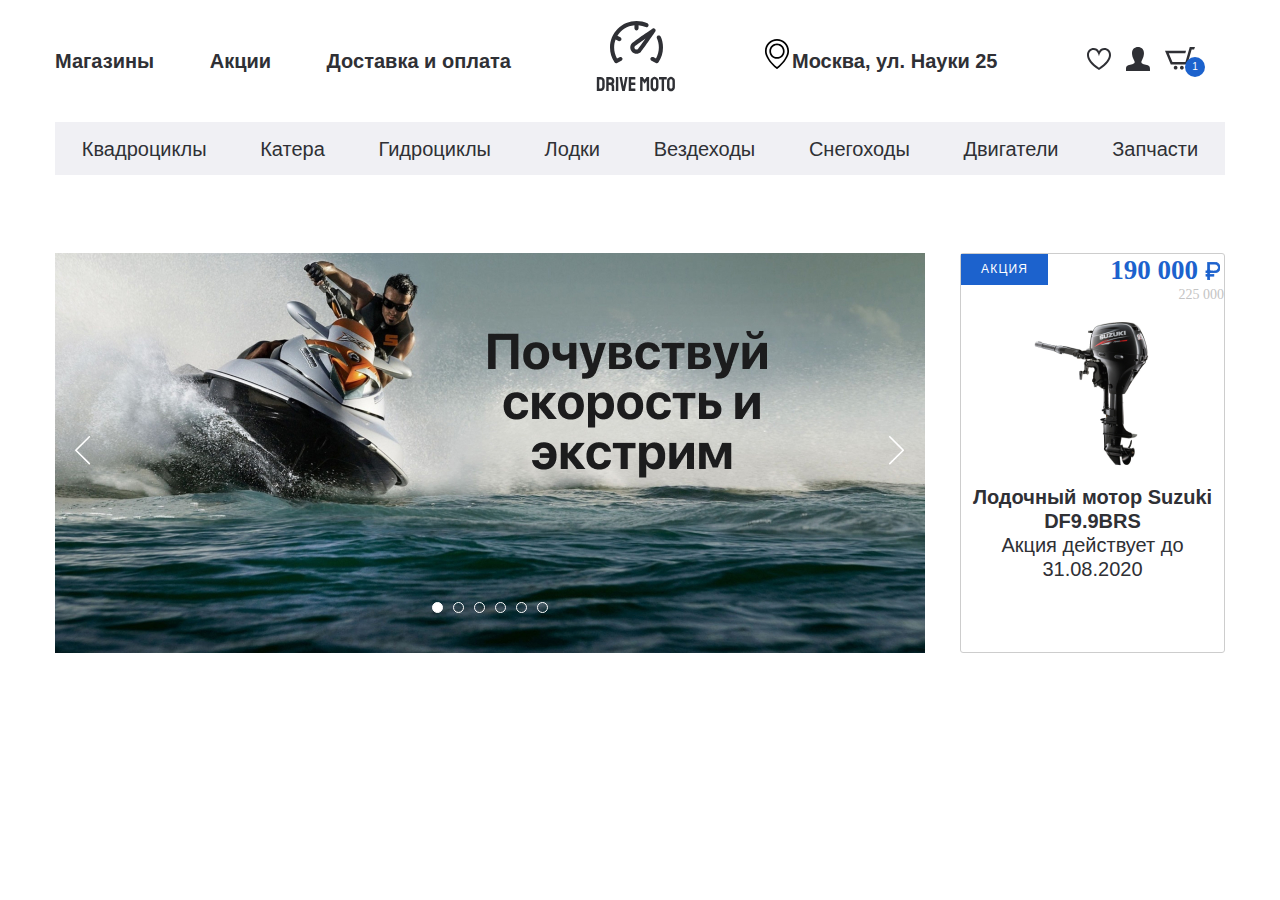
==== index.html @ 71c6062f "error fixed" ====
<!DOCTYPE html>
<html lang="en">

<head>
  <meta charset="UTF-8">
  <meta name="viewport" content="width=device-width, initial-scale=1.0">
  <meta http-equiv="X-UA-Compatible" content="ie=edge">
  <title>Document</title>

  <link rel="stylesheet" href="css/normalize.css">
  <link rel="stylesheet" href="css/slick.css">
  <link rel="stylesheet" href="css/reset.css">
  <link rel="stylesheet" href="css/style.css">
</head>

<body>
  <header class="header">
    <div class="header__top">
      <div class="container">

        <div class="header__top-inner">
          <nav class="menu">
            <ul class="menu__list">
              <li class="menu__item">
                <a class="menu__link" href="">
                  Магазины
                </a>
                <!-- /.menu__link -->
              </li>
              <!-- /.menU_item -->
              <li class="menu__item">
                <a class="menu__link" href="">
                  Акции
                </a>
                <!-- /.menu__link -->
              </li>
              <!-- /.menu__item -->
              <li class="menu__item"><a class="menu__link" href="#">
                  Доставка и оплата
                </a>
                <!-- /.menu__link -->
              </li>
              <!-- /.menu__item -->
            </ul>
            <!-- /.menu__list -->
          </nav>
          <!-- /.menu -->


          <a href="" class="logo_link">
            <img src="images/logo.svg" alt="" class="logo__img">
          </a>
          <!-- /.logo_link -->
          <div class="header__Box">
            <a href="" class="header__adress">

              Москва, ул. Науки 25
            </a>
            <!-- /.user__adress -->
            <ul class="user-list">
              <li class="user-list__item">
                <a href="" class="user-list__link">
                  <img src="images/heart.svg" alt="" class="user-list__img">
                </a>
                <!-- /.user-list-link -->
              </li>
              <!-- /.user-list__item -->
              <li class="user-list__item">
                <a href="" class="user-list__link">
                  <img src="images/user.svg" alt="" class="user-list__img">
                </a>
                <!-- /.user-list-link -->
              </li>
              <!-- /.user-list__item -->
              <li class="user-list__item">
                <a href="" class="user-list__link basket">
                  <img class="user-list__img" src="images/basket.svg" alt="">
                  <p class="basket__num">1</p>
                </a>
                <!-- /.user-list-link -->
              </li>

              <!-- /.user-list__item -->
            </ul>
            <!-- /.user-list -->

          </div>
        </div>
        <!-- /.header__inner -->
      </div>
    </div>
    <div class="header__bottom">
      <div class="container">


        <ul class="menu-categories">
          <li class="menu-categories__item">
            <a class="menu-categories__link" href="#">
              Квадроциклы
            </a>
            <!-- /.menu-categories__link -->
          </li>
          <!-- /.menu-categories__item -->
          <li class="menu-categories__item">
            <a class="menu-categories__link" href="#">
              Катера
            </a>
            <!-- /.menu-categories__link -->
          </li>
          <!-- /.menu-categories__item -->
          <li class="menu-categories__item">
            <a class="menu-categories__link" href="#">
              Гидроциклы
            </a>
            <!-- /.menu-categories__link -->

          </li>
          <!-- /.menu-categories__item -->
          <li class="menu-categories__item">
            <a class="menu-categories__link" href="#">
              Лодки
            </a>
            <!-- /.menu-categories__link -->

          </li>
          <!-- /.menu-categories__item -->
          <li class="menu-categories__item">
            <a class="menu-categories__link" href="#">
              Вездеходы
            </a>
            <!-- /.menu-categories__link -->

          </li>
          <!-- /.menu-categories__item -->
          <li class="menu-categories__item">
            <a class="menu-categories__link" href="#">
              Снегоходы
            </a>
            <!-- /.menu-categories__link -->

          </li>
          <!-- /.menu-categories__item -->
          <li class="menu-categories__item">
            <a class="menu-categories__link" href="#">
              Двигатели
            </a>
            <!-- /.menu-categories__link -->

          </li>
          <!-- /.menu-categories__item -->
          <li class="menu-categories__item">
            <a class="menu-categories__link" href="#">
              Запчасти
            </a>
            <!-- /.menu-categories__link -->

          </li>
          <!-- /.menu-categories__item -->
        </ul>
        <!-- /.menu-categories -->
      </div>
    </div>
  </header>
  <section class="banner-section">
    <div class="container">
      <div class="banner-section__inner">
        <div class="banner-section__slider">
          <a class="banner-section__slider-item" href="#">
            <img src="images/banner-slider.jpg" alt="">
          </a>
          <a class="banner-section__slider-item" href="#">
            <img src="images/banner-slider.jpg" alt="">
          </a>
          <a class="banner-section__slider-item" href="#">
            <img src="images/banner-slider.jpg" alt="">
          </a>
          <a class="banner-section__slider-item" href="#">
            <img src="images/banner-slider.jpg" alt="">
          </a>
          <a class="banner-section__slider-item" href="#">
            <img src="images/banner-slider.jpg" alt="">
          </a>
          <a class="banner-section__slider-item" href="#">
            <img src="images/banner-slider.jpg" alt="">
          </a>
        </div>
        <!-- /.banner-section__slider -->
        <a class="banner-section__item sale-item" href="#">
          <div class="sale-item__top">
            <p class="sale-item__info">
              акция
            </p>
            <div class="sale-item__price">
              <div class="price sale-item__price-new">190 000</div>
              <div class=" price sale-item__price-old">225 000</div>
            </div>
          </div>
          <img class="" src="/images/sale-1.png" alt="sale">
          <h5 class="sale-item__title">
            Лодочный мотор Suzuki DF9.9BRS
          </h5>
          <div class="sale-item__footer">
            Акция действует до
          </div>
          <span>
            31.08.2020
          </span>
        </a>

        <!-- /.banner-section__item -->
      </div>
      <!-- /.banner-section__inner -->
    </div>
    <!-- /.container -->
  </section>




  <script src="js/jquery-3.5.1.min.js"></script>
  <script src="js/slick.min.js"></script>
  <script src="js/main.js"></script>
</body>

</html>
---- css/style.css ----
@font-face {
  font-family: 'Barlow-Bold', sans-serif;
  src: url("../fonts/Barlow-Bold.ttf") format("ttf");
  font-weight: 700;
  font-style: normal;
  font-display: swap;
}

@font-face {
  font-family: 'Barlow-Regular', sans-serif;
  src: url("../fonts/Barlow-Regular.ttf") format("ttf");
  font-weight: 400;
  font-style: normal;
  font-display: swap;
}

@font-face {
  font-family: 'SFProDisplay-Bold', sans-serif;
  src: url("../fonts/SFProDisplay-Bold.woff2") format("woff2"), url("../fonts/SFProDisplay-Bold.woff") format("woff");
  font-weight: 600;
  font-style: normal;
  font-display: swap;
}

@font-face {
  font-family: 'SFProDisplay-Medium', sans-serif;
  src: url("../fonts/SFProDisplay-Medium.woff2") format("woff2"), url("../fonts/SFProDisplay-Medium.woff") format("woff");
  font-weight: 500;
  font-style: normal;
  font-display: swap;
}

@font-face {
  font-family: 'SFProDisplay-Regular', sans-serif;
  src: url("../fonts/SFProDisplay-Regular.woff2") format("woff2"), url("../fonts/SFProDisplay-Regular.woff") format("woff");
  font-weight: 400;
  font-style: normal;
  font-display: swap;
}

@font-face {
  font-family: 'SFProDisplay-Semibold', sans-serif;
  src: url("../fonts/SFProDisplay-Semibold.woff2") format("woff2"), url("../fonts/SFProDisplay-Semibold.woff") format("woff");
  font-weight: 700;
  font-style: normal;
  font-display: swap;
}

html {
  box-sizing: border-box;
}

*, *::before, *::after {
  box-sizing: inherit;
}

ul, li {
  list-style: none;
}

a {
  color: inherit;
  text-decoration: none;
}

body {
  color: #2F3035;
  font-family: 'SFProDisplay-Regular', sans-serif;
  font-size: 20px;
  font-weight: 400;
  line-height: 24px;
}

.container {
  max-width: 1200px;
  margin: 0 auto;
  padding: 0 15px;
}

.header__top-inner {
  display: flex;
  align-items: center;
  justify-content: space-between;
  min-height: 122px;
  font-family: 'SFProDisplay-Bold', sans-serif;
  font-weight: 700;
}

.menu__item {
  display: inline-block;
}

.menu__item + .menu__item {
  padding-left: 50px;
}

.header__Box {
  display: flex;
  align-items: center;
}

.header__adress {
  position: relative;
  margin-right: 60px;
  width: 265px;
  padding-left: 30px;
}

.header__adress::before {
  position: absolute;
  content: '';
  background-image: url(../images/adress.svg);
  width: 30px;
  height: 30px;
  left: 0;
  top: -10px;
}

.user-list {
  display: flex;
  align-items: center;
  margin-right: 15px;
}

.user-list__item {
  display: inline-block;
  padding-right: 15px;
}

.basket {
  position: relative;
}

.basket__num {
  position: absolute;
  bottom: -3px;
  right: -10px;
  width: 20px;
  height: 20px;
  background: #1C62CD;
  border-radius: 50%;
  color: #fff;
  font-family: 'SFProDisplay-Medium', sans-serif;
  font-weight: 500;
  font-size: 10px;
  line-height: 20px;
  text-align: center;
}

.header__bottom {
  margin-bottom: 78px;
}

.menu-categories {
  display: flex;
  justify-content: space-around;
  align-items: center;
  background: #f0f0f4;
  min-height: 53px;
}

.menu-categories__link {
  position: relative;
  font-weight: 400;
  padding: 15px 0 14px;
  transition: all .5s;
}

.menu-categories__link::before {
  position: absolute;
  content: '';
  width: 0;
  left: 0;
  background-color: #1C62CD;
  height: 3px;
  bottom: -2px;
  transition: all .5s;
}

.menu-categories__link:hover {
  font-family: 'SFProDisplay-Regular', sans-serif;
  text-shadow: 0 0 1px black;
  transition: 0.5s;
}

.menu-categories__link:hover::before {
  width: 100%;
  right: auto;
  left: 0;
}

.banner-section__inner {
  display: flex;
  justify-content: space-between;
}

.banner-section__slider {
  max-width: 870px;
}

.banner-section__slider-btn {
  position: absolute;
  top: 50%;
  transform: translateY(-50%);
  background: transparent;
  border: none;
  margin: 0;
  padding: 0;
  z-index: 5;
  cursor: pointer;
}

.banner-section__slider-btnPrev {
  right: 20px;
}

.banner-section__slider-btnNext {
  left: 20px;
}

.slick-dots {
  position: absolute;
  bottom: 40px;
  left: 0;
  right: 0;
  text-align: center;
}

.slick-dots li {
  display: inline-block;
  padding: 0 5px;
}

.slick-dots button {
  padding: 0;
  font-size: 0;
  margin: 0;
  width: 11px;
  height: 11px;
  border: 1px solid #fff;
  border-radius: 50%;
  background-color: transparent;
  cursor: pointer;
}

.slick-active button {
  background-color: #fff;
}

.sale-item {
  max-width: 265px;
  text-align: center;
  border: 1px solid #CDCDCD;
  border-radius: 3px;
}

.sale-item__top {
  display: flex;
  justify-content: space-between;
  align-items: flex-start;
}

.sale-item__info {
  text-transform: uppercase;
  color: #fff;
  background: #1C62CD;
  padding: 8px 20px;
  font-size: 12px;
  line-height: 15px;
  letter-spacing: 0.1em;
}

.sale-item__price {
  text-align: right;
}

.sale-item__price-new {
  position: relative;
  font-family: Barlow;
  font-weight: 700;
  font-size: 27px;
  line-height: 32px;
  color: #1C62CD;
  margin-right: 6px;
  padding-right: 20px;
}

.sale-item__price-new::after {
  position: absolute;
  content: '';
  right: -2px;
  top: 8px;
  background-image: url(../images/content/ruble.svg);
  width: 15px;
  height: 18px;
}

.sale-item__price-old {
  position: relative;
  font-family: Barlow;
  font-style: normal;
  font-weight: 400;
  font-size: 14px;
  line-height: 17px;
  color: #C4C4C4;
}

.sale-item__price-old::before {
  position: absolute;
  content: '';
  left: 0;
  bottom: 0;
  background-image: url(../cold-line.png);
  background-size: cover;
  background-repeat: no-repeat;
  width: 100%;
  height: 100%;
}
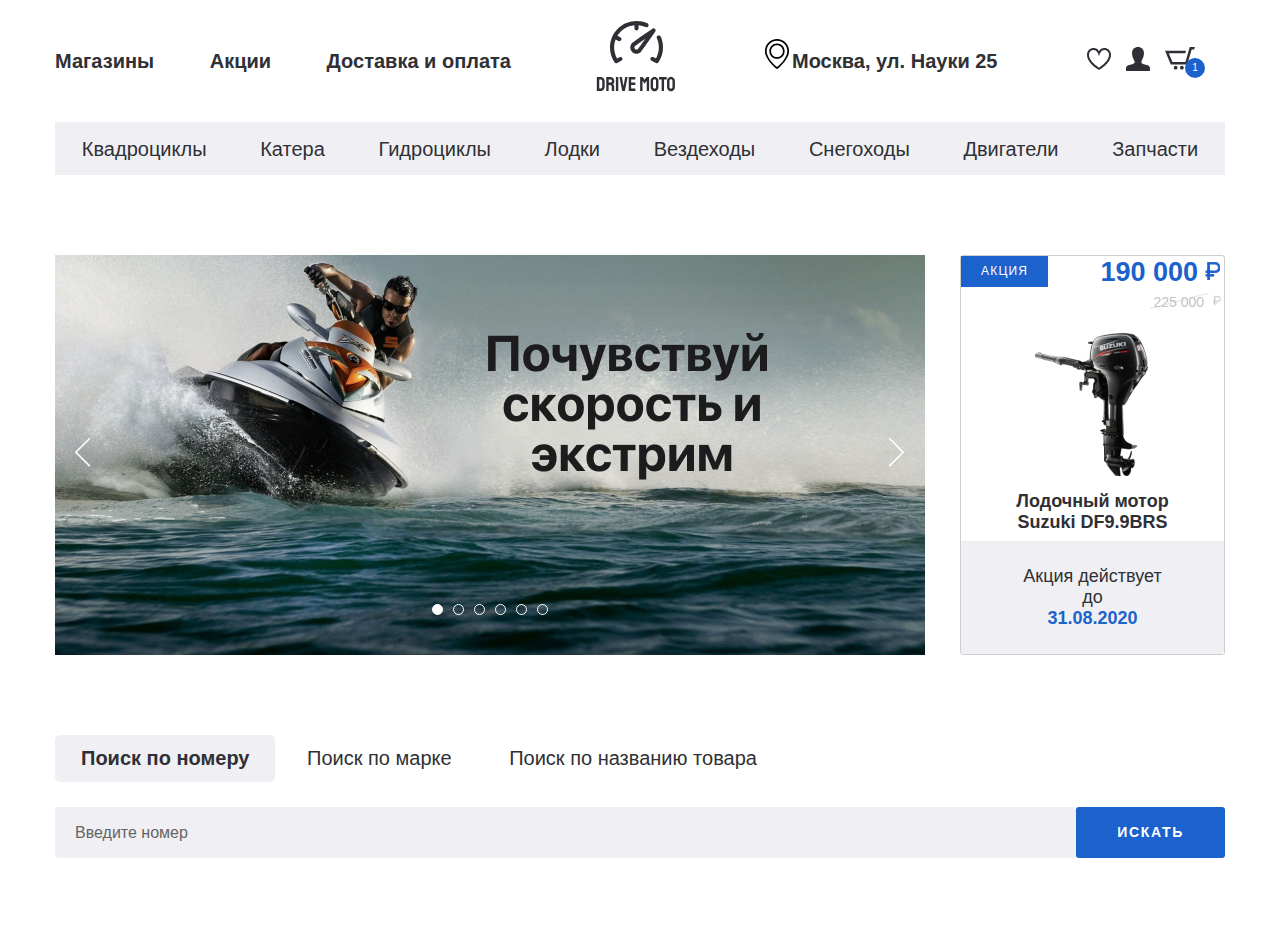
==== commit 438c55c3: "tabs" ====
--- a/index.html
+++ b/index.html
@@ -5,7 +5,7 @@
   <meta charset="UTF-8">
   <meta name="viewport" content="width=device-width, initial-scale=1.0">
   <meta http-equiv="X-UA-Compatible" content="ie=edge">
-  <title>Document</title>
+  <title>Gidrocikly </title>
 
   <link rel="stylesheet" href="css/normalize.css">
   <link rel="stylesheet" href="css/slick.css">
@@ -161,27 +161,27 @@
       </div>
     </div>
   </header>
-  <section class="banner-section">
+  <section class="banner-section page-section">
     <div class="container">
       <div class="banner-section__inner">
         <div class="banner-section__slider">
           <a class="banner-section__slider-item" href="#">
-            <img src="images/banner-slider.jpg" alt="">
-          </a>
-          <a class="banner-section__slider-item" href="#">
-            <img src="images/banner-slider.jpg" alt="">
-          </a>
-          <a class="banner-section__slider-item" href="#">
-            <img src="images/banner-slider.jpg" alt="">
-          </a>
-          <a class="banner-section__slider-item" href="#">
-            <img src="images/banner-slider.jpg" alt="">
-          </a>
-          <a class="banner-section__slider-item" href="#">
-            <img src="images/banner-slider.jpg" alt="">
-          </a>
-          <a class="banner-section__slider-item" href="#">
-            <img src="images/banner-slider.jpg" alt="">
+            <img class="banner-section__slider-img" src="images/banner-slider.jpg" alt="">
+          </a>
+          <a class="banner-section__slider-item" href="#">
+            <img class="banner-section__slider-img" src="images/banner-slider.jpg" alt="">
+          </a>
+          <a class="banner-section__slider-item" href="#">
+            <img class="banner-section__slider-img" src="images/banner-slider.jpg" alt="">
+          </a>
+          <a class="banner-section__slider-item" href="#">
+            <img class="banner-section__slider-img" src="images/banner-slider.jpg" alt="">
+          </a>
+          <a class="banner-section__slider-item" href="#">
+            <img class="banner-section__slider-img" src="images/banner-slider.jpg" alt="">
+          </a>
+          <a class="banner-section__slider-item" href="#">
+            <img class="banner-section__slider-img" src="images/banner-slider.jpg" alt="">
           </a>
         </div>
         <!-- /.banner-section__slider -->
@@ -195,18 +195,17 @@
               <div class=" price sale-item__price-old">225 000</div>
             </div>
           </div>
-          <img class="" src="/images/sale-1.png" alt="sale">
+          <img class="sale-item__img" src="/images/sale-1.png" alt="sale">
           <h5 class="sale-item__title">
-            Лодочный мотор Suzuki DF9.9BRS
+            Лодочный мотор <br> Suzuki DF9.9BRS
           </h5>
           <div class="sale-item__footer">
             Акция действует до
-          </div>
-          <span>
-            31.08.2020
-          </span>
+            <span>
+              31.08.2020
+            </span>
+          </div>
         </a>
-
         <!-- /.banner-section__item -->
       </div>
       <!-- /.banner-section__inner -->
@@ -214,7 +213,44 @@
     <!-- /.container -->
   </section>
 
-
+  <section class="search page-section">
+    <div class="container">
+      <div class="search__inner">
+        <div class="search__tabs">
+          <a class="search__tabs-item search__tabs-item--active" href="#tab-1">
+            Поиск по номеру
+          </a>
+          <a class="search__tabs-item" href="#tab-2">
+            Поиск по марке
+          </a>
+          <a class="search__tabs-item" href="#tab-3">
+            Поиск по названию товара
+          </a>
+        </div>
+        <div class="search__content">
+          <div id="tab-1" class="search__content-item search__content-item--active">
+            <form class="search__content-form">
+              <input class="search__content-input" type="text" placeholder="Введите номер">
+              <button class="search__content-btn" type="submit">искать</button>
+            </form>
+          </div>
+          <div id="tab-2" class="search__content-item">
+            <form class="search__content-form">
+              <input class="search__content-input" type="text" placeholder="Введите марку">
+              <button class="search__content-btn" type="submit">искать</button>
+            </form>
+          </div>
+          <div id="tab-3" class="search__content-item">
+            <form class="search__content-form">
+              <input class="search__content-input" type="text" placeholder="Введите название товара">
+              <button class="search__content-btn" type="submit">искать</button>
+
+            </form>
+          </div>
+        </div>
+      </div>
+    </div>
+  </section>
 
 
   <script src="js/jquery-3.5.1.min.js"></script>
--- a/css/style.css
+++ b/css/style.css
@@ -61,6 +61,7 @@
 a {
   color: inherit;
   text-decoration: none;
+  display: inline-block;
 }
 
 body {
@@ -77,6 +78,10 @@
   padding: 0 15px;
 }
 
+.page-section {
+  margin-bottom: 80px;
+}
+
 .header__top-inner {
   display: flex;
   align-items: center;
@@ -109,7 +114,7 @@
 .header__adress::before {
   position: absolute;
   content: '';
-  background-image: url(../images/adress.svg);
+  background-image: url("../images/adress.svg");
   width: 30px;
   height: 30px;
   left: 0;
@@ -148,7 +153,7 @@
 }
 
 .header__bottom {
-  margin-bottom: 78px;
+  margin-bottom: 80px;
 }
 
 .menu-categories {
@@ -252,6 +257,9 @@
   text-align: center;
   border: 1px solid #CDCDCD;
   border-radius: 3px;
+  display: flex;
+  flex-direction: column;
+  justify-content: space-between;
 }
 
 .sale-item__top {
@@ -272,11 +280,16 @@
 
 .sale-item__price {
   text-align: right;
+  position: relative;
+}
+
+.price {
+  font-family: 'Barlow-Regular', sans-serif;
 }
 
 .sale-item__price-new {
   position: relative;
-  font-family: Barlow;
+  font-family: 'Barlow-Bold', sans-serif;
   font-weight: 700;
   font-size: 27px;
   line-height: 32px;
@@ -289,30 +302,120 @@
   position: absolute;
   content: '';
   right: -2px;
-  top: 8px;
-  background-image: url(../images/content/ruble.svg);
+  top: 6px;
+  background-image: url("../images/content/ruble.svg");
   width: 15px;
   height: 18px;
 }
 
 .sale-item__price-old {
   position: relative;
-  font-family: Barlow;
-  font-style: normal;
+  display: inline-block;
+  font-family: 'Barlow-Regular', sans-serif;
   font-weight: 400;
   font-size: 14px;
   line-height: 17px;
   color: #C4C4C4;
-}
-
-.sale-item__price-old::before {
+  margin-right: 15px;
+  background-image: url("../images/old-line.svg");
+  padding: 2px 5px;
+  background-repeat: no-repeat;
+}
+
+.sale-item__price-old::after {
   position: absolute;
   content: '';
-  left: 0;
-  bottom: 0;
-  background-image: url(../cold-line.png);
-  background-size: cover;
-  background-repeat: no-repeat;
+  right: -12px;
+  top: 4px;
+  background-image: url("../images/content/ruble-old.svg");
+  width: 8px;
+  height: 10px;
+}
+
+.sale-item__title {
+  font-family: 'SFProDisplay-Bold', sans-serif;
+  font-weight: 700;
+  font-size: 18px;
+  line-height: 21px;
+  color: #2F3035;
+  margin-bottom: 7px;
+}
+
+.sale-item__footer {
+  background: #F0F0F4;
+  padding: 25px 60px;
+  font-size: 18px;
+  line-height: 21px;
+}
+
+.sale-item__footer span {
+  font-family: 'Barlow-Bold', sans-serif;
+  font-weight: 700;
+  font-size: 18px;
+  line-height: 21px;
+  color: #1c63cd;
+  display: block;
+}
+
+.sale-item__img {
+  max-width: 125px;
+  margin: 0 auto;
+}
+
+.search__tabs {
+  margin-bottom: 25px;
+}
+
+.search__tabs-item {
+  padding: 11px 26px 12px;
+}
+
+.search__tabs-item--active {
+  border-radius: 5px;
+  background: #F0F0F4;
+  font-family: 'SFProDisplay-Semibold', sans-serif;
+  font-weight: 700;
+  font-size: 20px;
+  line-height: 24px;
+}
+
+.search__content-item {
+  display: none;
+}
+
+.search__content-item--active {
+  display: block;
+}
+
+.search__content-form {
+  display: flex;
+}
+
+.search__content-input {
+  background: #F0F0F4;
+  border-radius: 3px;
+  border: none;
+  padding: 5px 20px;
+  font-size: 16px;
+  line-height: 19px;
   width: 100%;
-  height: 100%;
-}
+}
+
+.search__content-input::placeholder {
+  color: #656464;
+}
+
+.search__content-btn {
+  font-family: 'SFProDisplay-Semibold', sans-serif;
+  font-weight: 700;
+  font-size: 14px;
+  line-height: 17px;
+  letter-spacing: 0.12em;
+  text-transform: uppercase;
+  color: #FFFFFF;
+  background: #1C62CD;
+  border-radius: 3px;
+  padding: 17px 41px;
+  border: none;
+  margin-left: -3px;
+}
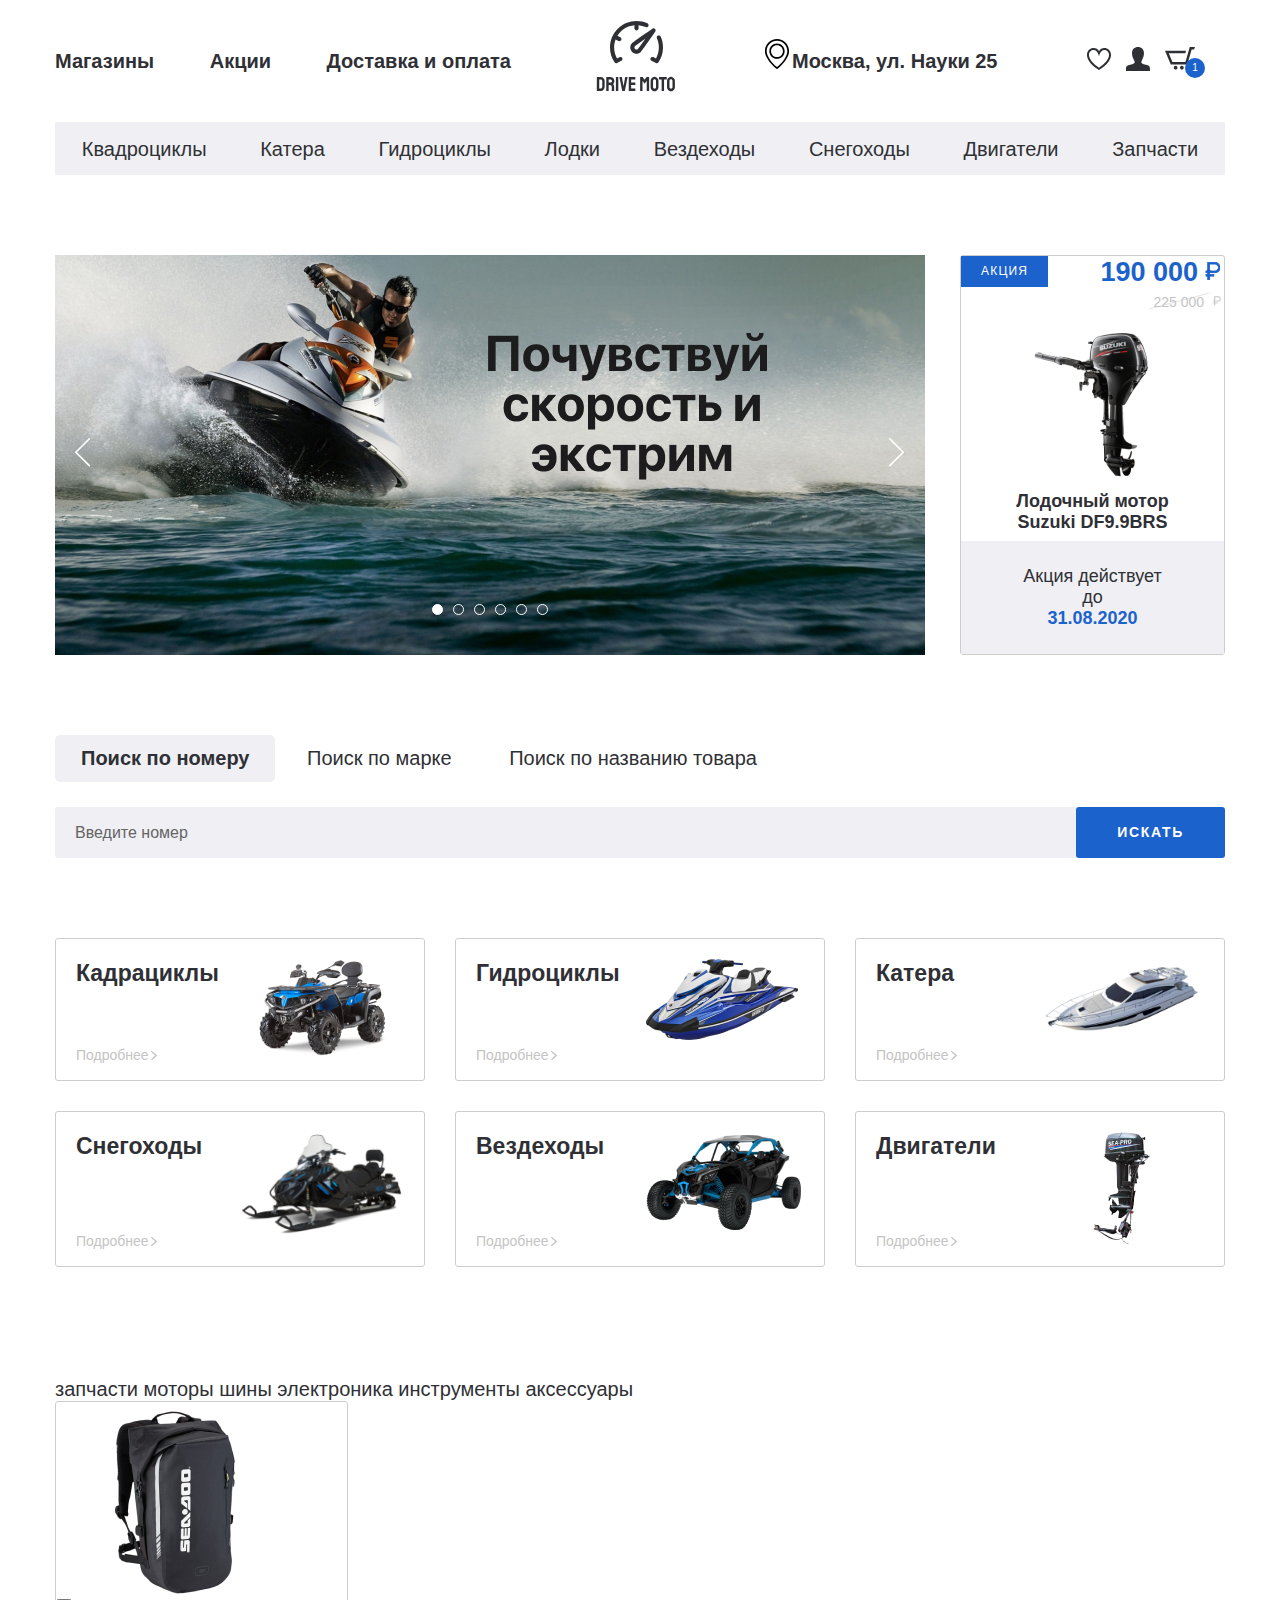
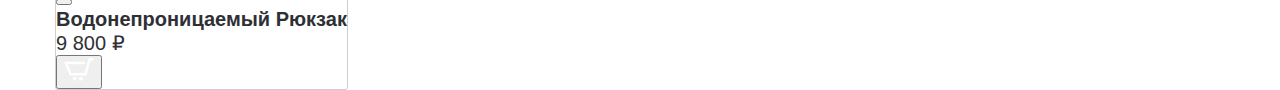
==== commit c3a8c800: "products" ====
--- a/index.html
+++ b/index.html
@@ -213,34 +213,34 @@
     <!-- /.container -->
   </section>
 
-  <section class="search page-section">
+  <div class="search page-section">
     <div class="container">
       <div class="search__inner">
         <div class="search__tabs">
-          <a class="search__tabs-item search__tabs-item--active" href="#tab-1">
+          <a class="tab search__tabs-item tab--active" href="#tab-1">
             Поиск по номеру
           </a>
-          <a class="search__tabs-item" href="#tab-2">
+          <a class="tab search__tabs-item" href="#tab-2">
             Поиск по марке
           </a>
-          <a class="search__tabs-item" href="#tab-3">
+          <a class="tab search__tabs-item" href="#tab-3">
             Поиск по названию товара
           </a>
         </div>
         <div class="search__content">
-          <div id="tab-1" class="search__content-item search__content-item--active">
+          <div id="tab-1" class="tabs-content search__content-item tabs-content--active">
             <form class="search__content-form">
               <input class="search__content-input" type="text" placeholder="Введите номер">
               <button class="search__content-btn" type="submit">искать</button>
             </form>
           </div>
-          <div id="tab-2" class="search__content-item">
+          <div id="tab-2" class="tabs-content search__content-item">
             <form class="search__content-form">
               <input class="search__content-input" type="text" placeholder="Введите марку">
               <button class="search__content-btn" type="submit">искать</button>
             </form>
           </div>
-          <div id="tab-3" class="search__content-item">
+          <div id="tab-3" class="tabs-content search__content-item">
             <form class="search__content-form">
               <input class="search__content-input" type="text" placeholder="Введите название товара">
               <button class="search__content-btn" type="submit">искать</button>
@@ -250,12 +250,148 @@
         </div>
       </div>
     </div>
+  </div>
+  <!-- search page-section -->
+  <section class="cetegories page-section">
+    <div class="container">
+      <div class="categories__inner">
+        <a class="categories__item" href="#">
+          <div class="categories__item-info">
+            <h4 class="categories__item-title">Кадрациклы</h4>
+            <p class="categories__item-text">Подробнее</p>
+          </div>
+          <div class="categories__item-img">
+            <img src="images/categories/categories__img-1.png" alt="">
+          </div>
+
+        </a>
+        <a class="categories__item" href="#">
+          <div class="categories__item-info">
+            <h4 class="categories__item-title">Гидроциклы</h4>
+            <p class="categories__item-text">Подробнее</p>
+          </div>
+          <div class="categories__item-img">
+            <img src="images/categories/categories__img-2.png" alt="">
+          </div>
+        </a>
+        <a class="categories__item" href="#">
+          <div class="categories__item-info">
+            <h4 class="categories__item-title">Катера</h4>
+            <p class="categories__item-text">Подробнее</p>
+          </div>
+          <div class="categories__item-img">
+            <img src="images/categories/categories__img-3.png" alt="">
+          </div>
+        </a>
+        <a class="categories__item" href="#">
+          <div class="categories__item-info">
+            <h4 class="categories__item-title">Снегоходы</h4>
+            <p class="categories__item-text">Подробнее</p>
+          </div>
+          <div class="categories__item-img">
+            <img src="images/categories/categories__img-4.png" alt="">
+          </div>
+        </a>
+        <a class="categories__item" href="#">
+          <div class="categories__item-info">
+            <h4 class="categories__item-title">Вездеходы</h4>
+            <p class="categories__item-text">Подробнее</p>
+          </div>
+          <div class="categories__item-img">
+            <img src="images/categories/categories__img-5.png" alt="">
+          </div>
+        </a>
+        <a class="categories__item" href="#">
+          <div class="categories__item-info">
+            <h4 class="categories__item-title">Двигатели</h4>
+            <p class="categories__item-text">Подробнее</p>
+          </div>
+          <div class="categories__item-img">
+            <img src="images/categories/categories__img-6.png" alt="">
+          </div>
+        </a>
+      </div>
+
+
+    </div>
   </section>
 
-
+  <section class="products">
+    <div class="container">
+      <div class="products-inner">
+        <div class="tabs-wrapper">
+          <div class="tabs products__tabs">
+            <a class="tab products__tab tab--active " href="">запчасти</a>
+            <a class="tab products__tab" href="">моторы</a>
+            <a class="tab products__tab" href="">шины</a>
+            <a class="tab products__tab" href="">электроника</a>
+            <a class="tab products__tab" href="">инструменты</a>
+            <a class="tab products__tab" href="">аксессуары</a>
+
+
+          </div>
+          <div class="tab-container products__container ">
+            <div class="product-slider">
+              <div class="product-slider__item">
+                <a class="product-item" href="##">
+                  <button class="product-item__favorite">
+
+                  </button>
+                  <img class="product-item__img" src="images/products/backpack.png" alt="backpack">
+                  <h4 class="product-item__title">
+                    Водонепроницаемый
+                    Рюкзак
+                  </h4>
+                  <p class="product-item__price">
+                    9 800 ₽
+                  </p>
+                  <button class="product-item__basket">
+                    <img src="images/products/basket-white.svg" alt="basket">
+                  </button>
+                </a>
+              </div>
+            </div>
+            <div class="tabs-content products__content tabs-content--active">
+
+            </div>
+            <div class="tabs-content products__content">
+
+            </div>
+
+            <div class="tabs-content products__content">
+
+            </div>
+
+            <div class="tabs-content products__content">
+
+            </div>
+
+            <div class="tabs-content products__content">
+
+            </div>
+
+            <div class="tabs-content products__content">
+
+            </div>
+          </div>
+        </div>
+      </div>
+    </div>
+  </section>
   <script src="js/jquery-3.5.1.min.js"></script>
   <script src="js/slick.min.js"></script>
   <script src="js/main.js"></script>
 </body>
 
-</html>+</html>
+
+<!-- <div class="tabs-wrapper">
+          <div class="tabs">
+            <a href="" class="tab tab--active"></a>
+          </div>
+          <div class="tab-container">
+            <div class="tabs-content">
+
+            </div>
+          </div>
+        </div> -->--- a/css/style.css
+++ b/css/style.css
@@ -370,7 +370,7 @@
   padding: 11px 26px 12px;
 }
 
-.search__tabs-item--active {
+.search__tabs-item.tab--active {
   border-radius: 5px;
   background: #F0F0F4;
   font-family: 'SFProDisplay-Semibold', sans-serif;
@@ -383,7 +383,7 @@
   display: none;
 }
 
-.search__content-item--active {
+.search__content-item.tabs-content--active {
   display: block;
 }
 
@@ -419,3 +419,74 @@
   border: none;
   margin-left: -3px;
 }
+
+.categories__inner {
+  display: flex;
+  justify-content: space-between;
+  flex-wrap: wrap;
+}
+
+.categories__item {
+  border: 1px solid #CDCDCD;
+  border-radius: 3px;
+  margin-bottom: 30px;
+  width: 370px;
+  display: flex;
+  padding: 20px 20px 16px;
+  justify-content: space-between;
+  transition: all 0.5s;
+}
+
+.categories__item:hover {
+  box-shadow: 3px 3px 20px rgba(50, 50, 50, 0.25);
+}
+
+.categories__item-info {
+  width: 50%;
+  display: flex;
+  flex-direction: column;
+  justify-content: space-between;
+}
+
+.categories__item-title {
+  font-family: 'Barlow-Bold', sans-serif;
+  font-style: normal;
+  font-weight: 700;
+  font-size: 23px;
+  line-height: 28px;
+  color: #2F3035;
+  transition: all 0.5s;
+}
+
+.categories__item-text {
+  font-size: 14px;
+  line-height: 17px;
+  color: #C4C4C4;
+}
+
+.categories__item-text::after {
+  content: url("../images/categories/arrow.svg");
+  padding-left: 2px;
+  width: 6px;
+  height: 9px;
+  left: 10px;
+  top: 0;
+}
+
+.categories__item-img {
+  text-align: center;
+  width: 50%;
+}
+
+.categories__item-img img {
+  max-width: 100%;
+}
+
+.categories__item:hover .categories__item-title {
+  color: #1C62CD;
+}
+
+.product-item {
+  border: 1px solid #CDCDCD;
+  border-radius: 3px;
+}
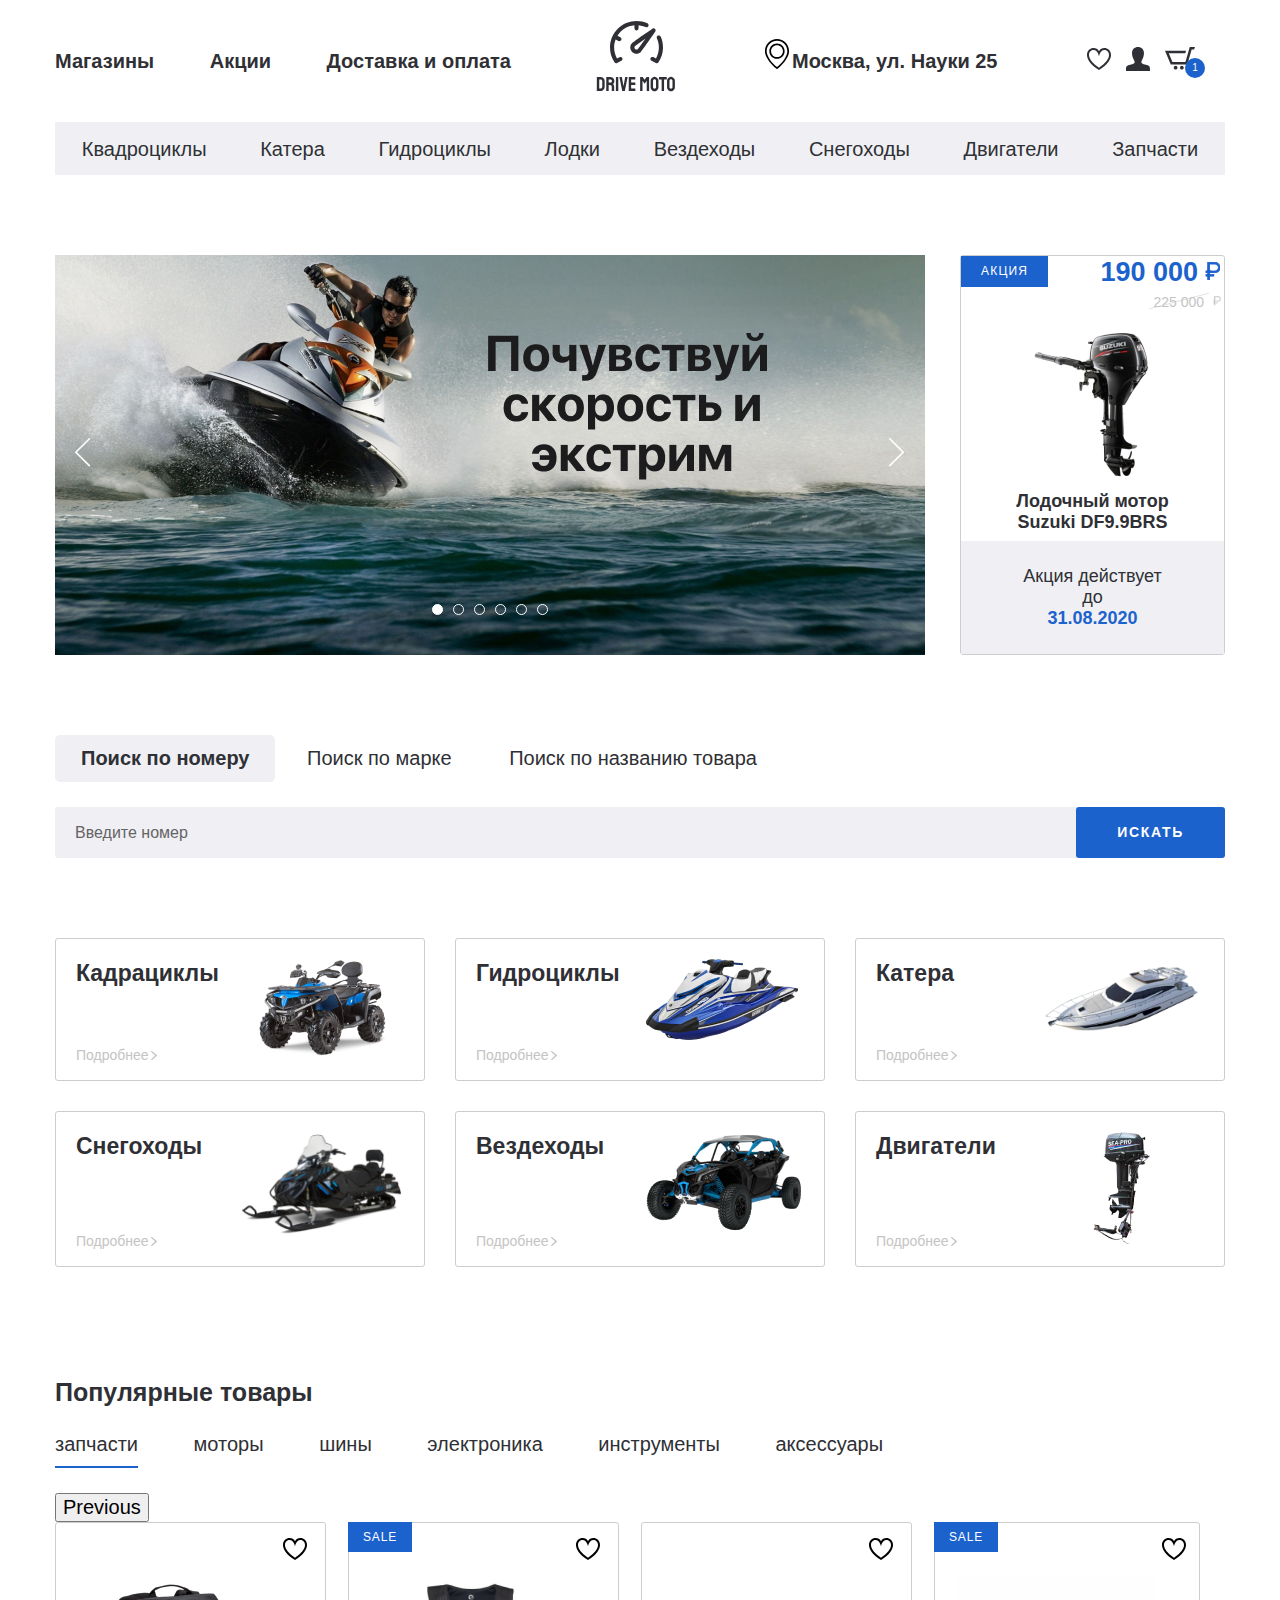
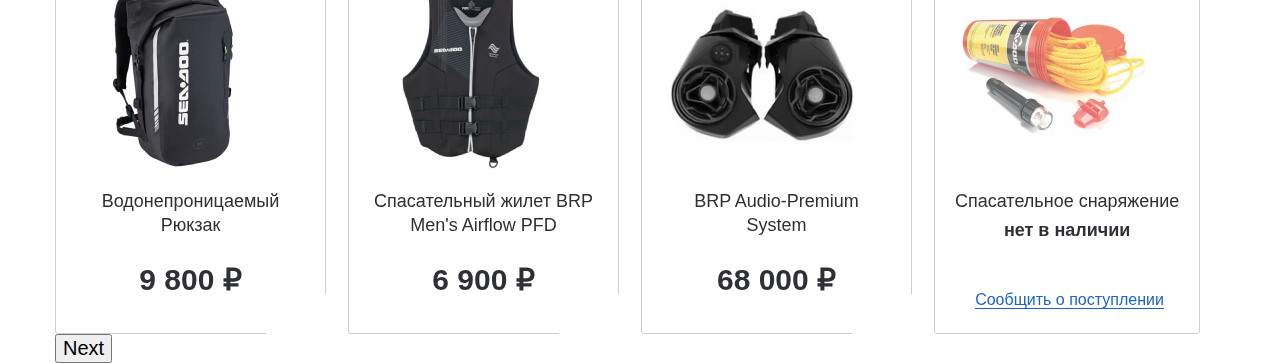
==== commit b7fb29f6: "products" ====
--- a/index.html
+++ b/index.html
@@ -319,59 +319,489 @@
   <section class="products">
     <div class="container">
       <div class="products-inner">
+        <h3 class="product__title">
+          Популярные товары
+        </h3>
         <div class="tabs-wrapper">
           <div class="tabs products__tabs">
-            <a class="tab products__tab tab--active " href="">запчасти</a>
-            <a class="tab products__tab" href="">моторы</a>
-            <a class="tab products__tab" href="">шины</a>
-            <a class="tab products__tab" href="">электроника</a>
-            <a class="tab products__tab" href="">инструменты</a>
-            <a class="tab products__tab" href="">аксессуары</a>
+            <a class="tab products__tab tab--active " href="#product-tab-1">запчасти</a>
+            <a class="tab products__tab" href="#product-tab-2">моторы</a>
+            <a class="tab products__tab" href="#product-tab-3">шины</a>
+            <a class="tab products__tab" href="#product-tab-4">электроника</a>
+            <a class="tab products__tab" href="#product-tab-5">инструменты</a>
+            <a class="tab products__tab" href="#product-tab-6">аксессуары</a>
 
 
           </div>
           <div class="tab-container products__container ">
-            <div class="product-slider">
-              <div class="product-slider__item">
-                <a class="product-item" href="##">
-                  <button class="product-item__favorite">
-
-                  </button>
-                  <img class="product-item__img" src="images/products/backpack.png" alt="backpack">
-                  <h4 class="product-item__title">
-                    Водонепроницаемый
-                    Рюкзак
-                  </h4>
-                  <p class="product-item__price">
-                    9 800 ₽
-                  </p>
-                  <button class="product-item__basket">
-                    <img src="images/products/basket-white.svg" alt="basket">
-                  </button>
-                </a>
+
+            <div id="product-tab-1" class="tabs-content products__content tabs-content--active">
+              <div class="product-slider">
+                <div class="product-slider__item">
+                  <div class="product-item__wrapper ">
+                    <button class="product-item__favorite">
+                    </button>
+
+                    <a href="##
+                  " class="product-item__notify-link">
+                      <span> Сообщить о поступлении </span>
+                    </a>
+                    <a class="product-item" href="##">
+                      <p class="product-item__hover-text">посмотреть товар</p>
+
+                      <img class="product-item__img" src="images/products/backpack.png" alt="backpack">
+                      <h4 class="product-item__title">
+                        Водонепроницаемый
+                        Рюкзак
+                      </h4>
+                      <p class="product-item__price">
+                        9 800 ₽
+                      </p>
+                      <p href="" class="product-item__notify-text">
+                        нет в наличии
+                      </p>
+                      <!-- /.product__item__notify нет товара, сообщить о наличии -->
+                    </a>
+                    <button class="product-item__basket">
+                      <img src="images/products/basket-white.svg" alt="basket">
+                    </button>
+                  </div>
+
+                </div>
+                <div class="product-slider__item">
+                  <div class="product-item__wrapper">
+                    <button class="product-item__favorite">
+                    </button>
+
+                    <a href="##
+                  " class="product-item__notify-link">
+                      <span> Сообщить о поступлении </span>
+                    </a>
+
+                    <a class="product-item product-item--sale" href="##">
+                      <p class="product-item__hover-text">посмотреть товар</p>
+
+                      <img class="product-item__img" src="images/products/Airflow.png" alt="backpack">
+                      <h4 class="product-item__title">
+                        Спасательный жилет BRP Men's Airflow PFD
+
+                      </h4>
+                      <p class="product-item__price">
+                        6 900 ₽
+                      </p>
+                      <p href="" class="product-item__notify-text">
+                        нет в наличии
+                      </p>
+                      <!-- /.product__item__notify нет товара, сообщить о наличии -->
+                    </a>
+                    <button class="product-item__basket">
+                      <img src="images/products/basket-white.svg" alt="basket">
+                    </button>
+                  </div>
+
+                </div>
+                <div class="product-slider__item">
+                  <div class="product-item__wrapper ">
+                    <button class="product-item__favorite">
+                    </button>
+
+                    <a href="##
+                  " class="product-item__notify-link">
+                      <span> Сообщить о поступлении </span>
+                    </a>
+
+                    <a class="product-item " href="##">
+                      <p class="product-item__hover-text">посмотреть товар</p>
+
+                      <img class="product-item__img" src="images/products/AUX-system.png" alt="backpack">
+                      <h4 class="product-item__title">
+                        BRP Audio-Premium System
+                      </h4>
+                      <p class="product-item__price">
+                        68 000 ₽
+                      </p>
+                      <p href="" class="product-item__notify-text">
+                        нет в наличии
+                      </p>
+                      <!-- /.product__item__notify нет товара, сообщить о наличии -->
+                    </a>
+                    <button class="product-item__basket">
+                      <img src="images/products/basket-white.svg" alt="basket">
+                    </button>
+                  </div>
+
+                </div>
+                <div class="product-slider__item">
+                  <div class="product-item__wrapper product-item__not-available">
+                    <button class="product-item__favorite">
+                    </button>
+
+                    <a href="##
+                  " class="product-item__notify-link">
+                      <span> Сообщить о поступлении </span>
+                    </a>
+
+                    <a class="product-item product-item--sale" href="##">
+                      <p class="product-item__hover-text">посмотреть товар</p>
+
+                      <img class="product-item__img" src="images/products/rescue-pakage.png" alt="backpack">
+                      <h4 class="product-item__title">
+                        Спасательное
+                        снаряжение
+                      </h4>
+                      <p class="product-item__price">
+                        9 800 ₽
+                      </p>
+                      <p href="" class="product-item__notify-text">
+                        нет в наличии
+                      </p>
+                      <!-- /.product__item__notify нет товара, сообщить о наличии -->
+                    </a>
+                    <button class="product-item__basket">
+                      <img src="images/products/basket-white.svg" alt="basket">
+                    </button>
+                  </div>
+
+                </div>
+                <div class="product-slider__item">
+                  <div class="product-item__wrapper product-item__not-available">
+                    <button class="product-item__favorite">
+                    </button>
+
+                    <a href="##
+                  " class="product-item__notify-link">
+                      <span> Сообщить о поступлении </span>
+                    </a>
+
+                    <a class="product-item product-item--sale" href="##">
+                      <p class="product-item__hover-text">посмотреть товар</p>
+
+                      <img class="product-item__img" src="images/products/backpack.png" alt="backpack">
+                      <h4 class="product-item__title">
+                        Водонепроницаемый
+                        Рюкзак
+                      </h4>
+                      <p class="product-item__price">
+                        9 800 ₽
+                      </p>
+                      <p href="" class="product-item__notify-text">
+                        нет в наличии
+                      </p>
+                      <!-- /.product__item__notify нет товара, сообщить о наличии -->
+                    </a>
+                    <button class="product-item__basket">
+                      <img src="images/products/basket-white.svg" alt="basket">
+                    </button>
+                  </div>
+
+                </div>
+                <div class="product-slider__item">
+                  <div class="product-item__wrapper product-item__not-available">
+                    <button class="product-item__favorite">
+                    </button>
+
+                    <a href="##
+                  " class="product-item__notify-link">
+                      <span> Сообщить о поступлении </span>
+                    </a>
+
+                    <a class="product-item product-item--sale" href="##">
+                      <p class="product-item__hover-text">посмотреть товар</p>
+
+                      <img class="product-item__img" src="images/products/backpack.png" alt="backpack">
+                      <h4 class="product-item__title">
+                        Водонепроницаемый
+                        Рюкзак
+                      </h4>
+                      <p class="product-item__price">
+                        9 800 ₽
+                      </p>
+                      <p href="" class="product-item__notify-text">
+                        нет в наличии
+                      </p>
+                      <!-- /.product__item__notify нет товара, сообщить о наличии -->
+                    </a>
+                    <button class="product-item__basket">
+                      <img src="images/products/basket-white.svg" alt="basket">
+                    </button>
+                  </div>
+
+                </div>
+                <div class="product-slider__item">
+                  <div class="product-item__wrapper product-item__not-available">
+                    <button class="product-item__favorite">
+                    </button>
+
+                    <a href="##
+                  " class="product-item__notify-link">
+                      <span> Сообщить о поступлении </span>
+                    </a>
+
+                    <a class="product-item product-item--sale" href="##">
+                      <p class="product-item__hover-text">посмотреть товар</p>
+
+                      <img class="product-item__img" src="images/products/backpack.png" alt="backpack">
+                      <h4 class="product-item__title">
+                        Водонепроницаемый
+                        Рюкзак
+                      </h4>
+                      <p class="product-item__price">
+                        9 800 ₽
+                      </p>
+                      <p href="" class="product-item__notify-text">
+                        нет в наличии
+                      </p>
+                      <!-- /.product__item__notify нет товара, сообщить о наличии -->
+                    </a>
+                    <button class="product-item__basket">
+                      <img src="images/products/basket-white.svg" alt="basket">
+                    </button>
+                  </div>
+
+                </div>
               </div>
             </div>
-            <div class="tabs-content products__content tabs-content--active">
-
+            <div id="product-tab-2" class="tabs-content products__content">
+              <div class="product-slider">
+                <div class="product-slider__item">
+                  <div class="product-item__wrapper ">
+                    <button class="product-item__favorite">
+                    </button>
+
+                    <a href="##
+                  " class="product-item__notify-link">
+                      <span> Сообщить о поступлении </span>
+                    </a>
+                    <a class="product-item" href="##">
+                      <p class="product-item__hover-text">посмотреть товар</p>
+
+                      <img class="product-item__img" src="images/products/backpack.png" alt="backpack">
+                      <h4 class="product-item__title">
+                        Водонепроницаемый
+                        Рюкзак
+                      </h4>
+                      <p class="product-item__price">
+                        9 800 ₽
+                      </p>
+                      <p href="" class="product-item__notify-text">
+                        нет в наличии
+                      </p>
+                      <!-- /.product__item__notify нет товара, сообщить о наличии -->
+                    </a>
+                    <button class="product-item__basket">
+                      <img src="images/products/basket-white.svg" alt="basket">
+                    </button>
+                  </div>
+
+                </div>
+                <div class="product-slider__item">
+                  <div class="product-item__wrapper">
+                    <button class="product-item__favorite">
+                    </button>
+
+                    <a href="##
+                  " class="product-item__notify-link">
+                      <span> Сообщить о поступлении </span>
+                    </a>
+
+                    <a class="product-item product-item--sale" href="##">
+                      <p class="product-item__hover-text">посмотреть товар</p>
+
+                      <img class="product-item__img" src="images/products/Airflow.png" alt="backpack">
+                      <h4 class="product-item__title">
+                        Спасательный жилет BRP Men's Airflow PFD
+
+                      </h4>
+                      <p class="product-item__price">
+                        6 900 ₽
+                      </p>
+                      <p href="" class="product-item__notify-text">
+                        нет в наличии
+                      </p>
+                      <!-- /.product__item__notify нет товара, сообщить о наличии -->
+                    </a>
+                    <button class="product-item__basket">
+                      <img src="images/products/basket-white.svg" alt="basket">
+                    </button>
+                  </div>
+
+                </div>
+                <div class="product-slider__item">
+                  <div class="product-item__wrapper ">
+                    <button class="product-item__favorite">
+                    </button>
+
+                    <a href="##
+                  " class="product-item__notify-link">
+                      <span> Сообщить о поступлении </span>
+                    </a>
+
+                    <a class="product-item " href="##">
+                      <p class="product-item__hover-text">посмотреть товар</p>
+
+                      <img class="product-item__img" src="images/products/AUX-system.png" alt="backpack">
+                      <h4 class="product-item__title">
+                        BRP Audio-Premium System
+                      </h4>
+                      <p class="product-item__price">
+                        68 000 ₽
+                      </p>
+                      <p href="" class="product-item__notify-text">
+                        нет в наличии
+                      </p>
+                      <!-- /.product__item__notify нет товара, сообщить о наличии -->
+                    </a>
+                    <button class="product-item__basket">
+                      <img src="images/products/basket-white.svg" alt="basket">
+                    </button>
+                  </div>
+
+                </div>
+                <div class="product-slider__item">
+                  <div class="product-item__wrapper product-item__not-available">
+                    <button class="product-item__favorite">
+                    </button>
+
+                    <a href="##
+                  " class="product-item__notify-link">
+                      <span> Сообщить о поступлении </span>
+                    </a>
+
+                    <a class="product-item product-item--sale" href="##">
+                      <p class="product-item__hover-text">посмотреть товар</p>
+
+                      <img class="product-item__img" src="images/products/rescue-pakage.png" alt="backpack">
+                      <h4 class="product-item__title">
+                        Спасательное
+                        снаряжение
+                      </h4>
+                      <p class="product-item__price">
+                        9 800 ₽
+                      </p>
+                      <p href="" class="product-item__notify-text">
+                        нет в наличии
+                      </p>
+                      <!-- /.product__item__notify нет товара, сообщить о наличии -->
+                    </a>
+                    <button class="product-item__basket">
+                      <img src="images/products/basket-white.svg" alt="basket">
+                    </button>
+                  </div>
+
+                </div>
+                <div class="product-slider__item">
+                  <div class="product-item__wrapper product-item__not-available">
+                    <button class="product-item__favorite">
+                    </button>
+
+                    <a href="##
+                  " class="product-item__notify-link">
+                      <span> Сообщить о поступлении </span>
+                    </a>
+
+                    <a class="product-item product-item--sale" href="##">
+                      <p class="product-item__hover-text">посмотреть товар</p>
+
+                      <img class="product-item__img" src="images/products/backpack.png" alt="backpack">
+                      <h4 class="product-item__title">
+                        Водонепроницаемый
+                        Рюкзак
+                      </h4>
+                      <p class="product-item__price">
+                        9 800 ₽
+                      </p>
+                      <p href="" class="product-item__notify-text">
+                        нет в наличии
+                      </p>
+                      <!-- /.product__item__notify нет товара, сообщить о наличии -->
+                    </a>
+                    <button class="product-item__basket">
+                      <img src="images/products/basket-white.svg" alt="basket">
+                    </button>
+                  </div>
+
+                </div>
+                <div class="product-slider__item">
+                  <div class="product-item__wrapper product-item__not-available">
+                    <button class="product-item__favorite">
+                    </button>
+
+                    <a href="##
+                  " class="product-item__notify-link">
+                      <span> Сообщить о поступлении </span>
+                    </a>
+
+                    <a class="product-item product-item--sale" href="##">
+                      <p class="product-item__hover-text">посмотреть товар</p>
+
+                      <img class="product-item__img" src="images/products/backpack.png" alt="backpack">
+                      <h4 class="product-item__title">
+                        Водонепроницаемый
+                        Рюкзак
+                      </h4>
+                      <p class="product-item__price">
+                        9 800 ₽
+                      </p>
+                      <p href="" class="product-item__notify-text">
+                        нет в наличии
+                      </p>
+                      <!-- /.product__item__notify нет товара, сообщить о наличии -->
+                    </a>
+                    <button class="product-item__basket">
+                      <img src="images/products/basket-white.svg" alt="basket">
+                    </button>
+                  </div>
+
+                </div>
+                <div class="product-slider__item">
+                  <div class="product-item__wrapper product-item__not-available">
+                    <button class="product-item__favorite">
+                    </button>
+
+                    <a href="##
+                  " class="product-item__notify-link">
+                      <span> Сообщить о поступлении </span>
+                    </a>
+
+                    <a class="product-item product-item--sale" href="##">
+                      <p class="product-item__hover-text">посмотреть товар</p>
+
+                      <img class="product-item__img" src="images/products/backpack.png" alt="backpack">
+                      <h4 class="product-item__title">
+                        Водонепроницаемый
+                        Рюкзак
+                      </h4>
+                      <p class="product-item__price">
+                        9 800 ₽
+                      </p>
+                      <p href="" class="product-item__notify-text">
+                        нет в наличии
+                      </p>
+                      <!-- /.product__item__notify нет товара, сообщить о наличии -->
+                    </a>
+                    <button class="product-item__basket">
+                      <img src="images/products/basket-white.svg" alt="basket">
+                    </button>
+                  </div>
+
+                </div>
+              </div>
             </div>
-            <div class="tabs-content products__content">
-
+
+            <div id="product-tab-3" class="tabs-content products__content">
+              slider-3
             </div>
 
-            <div class="tabs-content products__content">
-
+            <div id="product-tab-4" class="tabs-content products__content">
+              slider-4
             </div>
 
-            <div class="tabs-content products__content">
-
+            <div id="product-tab-5" class="tabs-content products__content">
+              slider-5
             </div>
 
-            <div class="tabs-content products__content">
-
-            </div>
-
-            <div class="tabs-content products__content">
-
+            <div id="product-tab-6" class="tabs-content products__content">
+              slider-6
             </div>
           </div>
         </div>
--- a/css/style.css
+++ b/css/style.css
@@ -379,11 +379,11 @@
   line-height: 24px;
 }
 
-.search__content-item {
+.tabs-content {
   display: none;
 }
 
-.search__content-item.tabs-content--active {
+.tabs-content.tabs-content--active {
   display: block;
 }
 
@@ -489,4 +489,194 @@
 .product-item {
   border: 1px solid #CDCDCD;
   border-radius: 3px;
-}
+  text-align: center;
+  padding: 52px 20px 31px;
+  transition: all 0.5s;
+  min-height: 412px;
+}
+
+.product-item:hover {
+  box-shadow: 3px 3px 20px rgba(50, 50, 50, 0.25);
+  color: #1C62CD;
+}
+
+.product-item__wrapper {
+  width: 271px;
+  position: relative;
+}
+
+.product-item__favorite {
+  position: absolute;
+  top: 16px;
+  right: 19px;
+  width: 24px;
+  height: 22px;
+  background-color: transparent;
+  border: none;
+  outline: none;
+  z-index: 5;
+  cursor: pointer;
+}
+
+.product-item__favorite::before {
+  content: '';
+  position: absolute;
+  width: 24px;
+  height: 22px;
+  top: 0;
+  left: 0;
+  background-image: url("../images/products/favorite.svg");
+}
+
+.product-item__favorite--active::before {
+  background-image: url("../images/products/favorite--active.svg");
+  z-index: 10;
+}
+
+.product-item__img {
+  opacity: 1;
+}
+
+.product-item__title {
+  font-weight: normal;
+  padding: 14px 0 7px;
+  font-size: 18px;
+}
+
+.product-item__price {
+  font-family: 'Barlow-Bold', sans-serif;
+  font-style: normal;
+  font-weight: bold;
+  font-size: 30px;
+  line-height: 36px;
+  margin-top: 18px;
+}
+
+.product-item__basket {
+  position: absolute;
+  right: 0;
+  bottom: 0;
+  width: 60px;
+  height: 40px;
+  border: none;
+  background: #1C62CD;
+  border-radius: 10px 0px 0px 0px;
+  cursor: pointer;
+  padding-top: 7px;
+}
+
+.product-item__hover-text {
+  display: block;
+  padding: 18px 35px;
+  background-color: rgba(255, 255, 255, 0.9);
+  box-shadow: 0px 0px 15px rgba(0, 0, 0, 0.2);
+  border-radius: 3px;
+  position: absolute;
+  top: 30%;
+  right: 0;
+  transform: translateX(-7.5%);
+  opacity: 0;
+  transition: all 0.9s;
+  color: #2F3035;
+}
+
+.product-item:hover .product-item__hover-text {
+  opacity: 1;
+  transition: all 0.9s;
+}
+
+.product-item--sale::before {
+  content: 'SALE';
+  padding: 8px 15px;
+  background-color: #1C62CD;
+  position: absolute;
+  left: 0;
+  top: 0;
+  text-transform: uppercase;
+  color: #fff;
+  font-size: 12px;
+  line-height: 14px;
+  letter-spacing: 0.07em;
+}
+
+.product-item:hover .product-item__notify-text {
+  color: #2F3035;
+}
+
+.product-item__wrapper.product-item__not-available .product-item__price {
+  display: none;
+}
+
+.product-item__text {
+  display: none;
+}
+
+.product-item__notify-text {
+  display: none;
+  font-weight: 700;
+  font-size: 18px;
+  line-height: 21px;
+  color: #2F3035;
+}
+
+.product-item__wrapper.product-item__not-available .product-item__notify-text {
+  display: block;
+}
+
+.product-item__wrapper.product-item__not-available .product-item__basket {
+  display: none;
+}
+
+.product-item__notify-link {
+  display: none;
+}
+
+.product-item__wrapper.product-item__not-available .product-item__notify-link {
+  display: block;
+  position: absolute;
+  bottom: 25px;
+  left: 0;
+  right: 0;
+  font-size: 16px;
+  line-height: 19px;
+  color: #1C62CD;
+  text-align: center;
+}
+
+.product-item__wrapper.product-item__not-available .product-item__notify-link span {
+  border-bottom: 1px solid #1C62CD;
+}
+
+.product-item__wrapper.product-item__not-available .product-item__img {
+  opacity: 0.7;
+}
+
+.product-item__wrapper.product-item__not-available:hover .product-item__img {
+  opacity: 1;
+}
+
+.product__title {
+  font-family: 'Barlow-Bold', sans-serif;
+  font-style: normal;
+  font-weight: 700;
+  font-size: 25px;
+  line-height: 30px;
+  color: #2F3035;
+  margin-bottom: 25px;
+}
+
+.products__tabs {
+  margin-bottom: 25px;
+}
+
+.products__tab + .products__tab {
+  margin-left: 50px;
+}
+
+.products__tab {
+  padding-bottom: 10px;
+}
+
+.products__tab.tab--active {
+  border-bottom: 2px solid #1C62CD;
+}
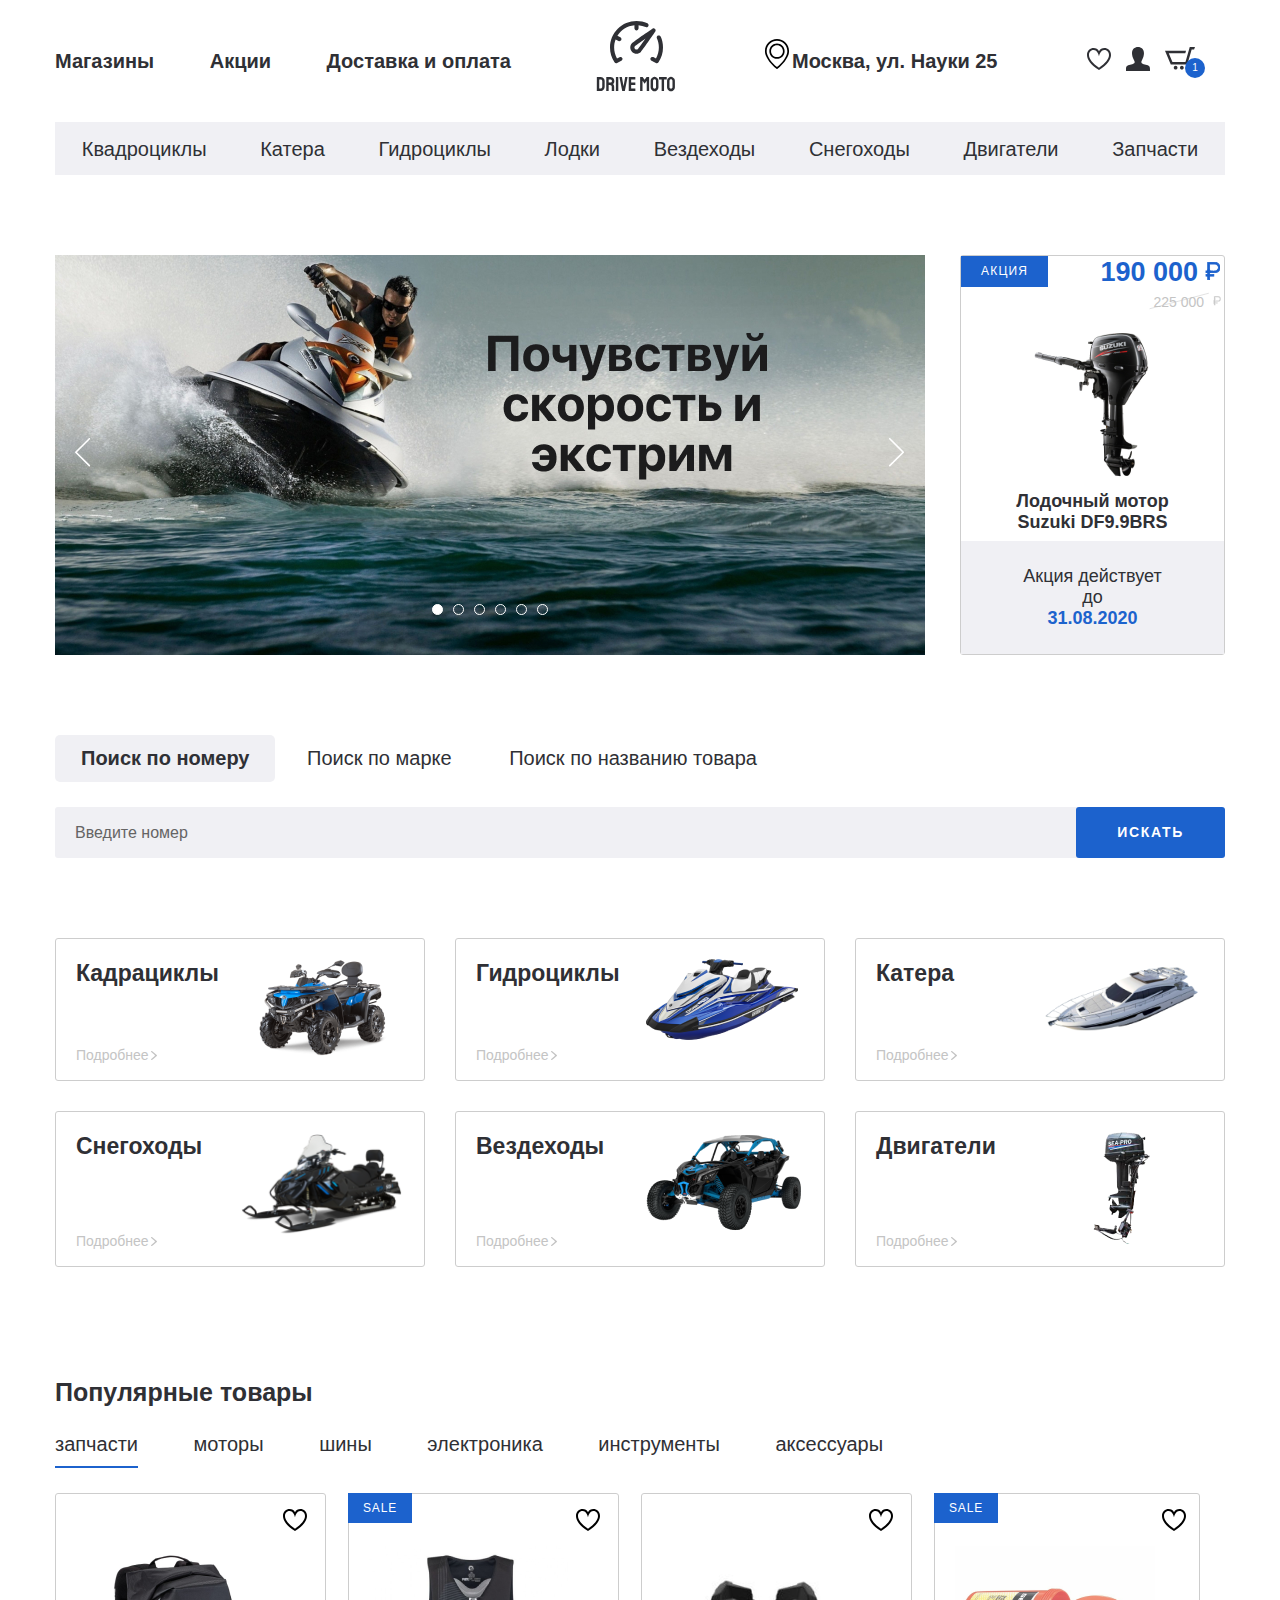
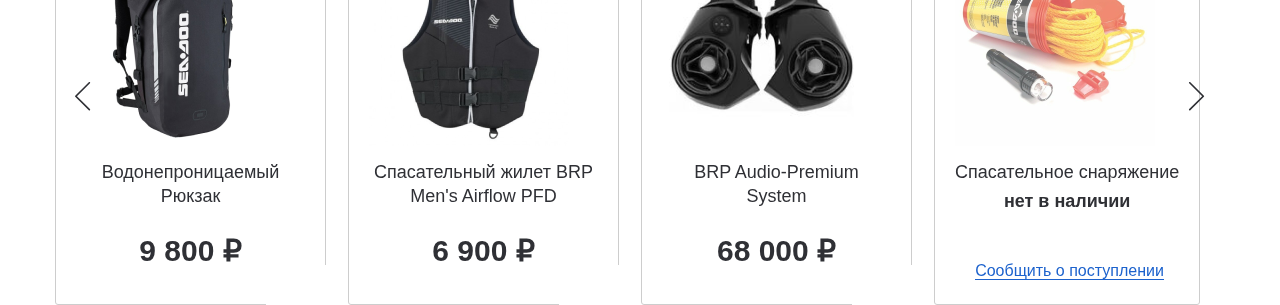
==== commit 15dc7e84: "products" ====
--- a/index.html
+++ b/index.html
@@ -331,7 +331,6 @@
             <a class="tab products__tab" href="#product-tab-5">инструменты</a>
             <a class="tab products__tab" href="#product-tab-6">аксессуары</a>
 
-
           </div>
           <div class="tab-container products__container ">
 
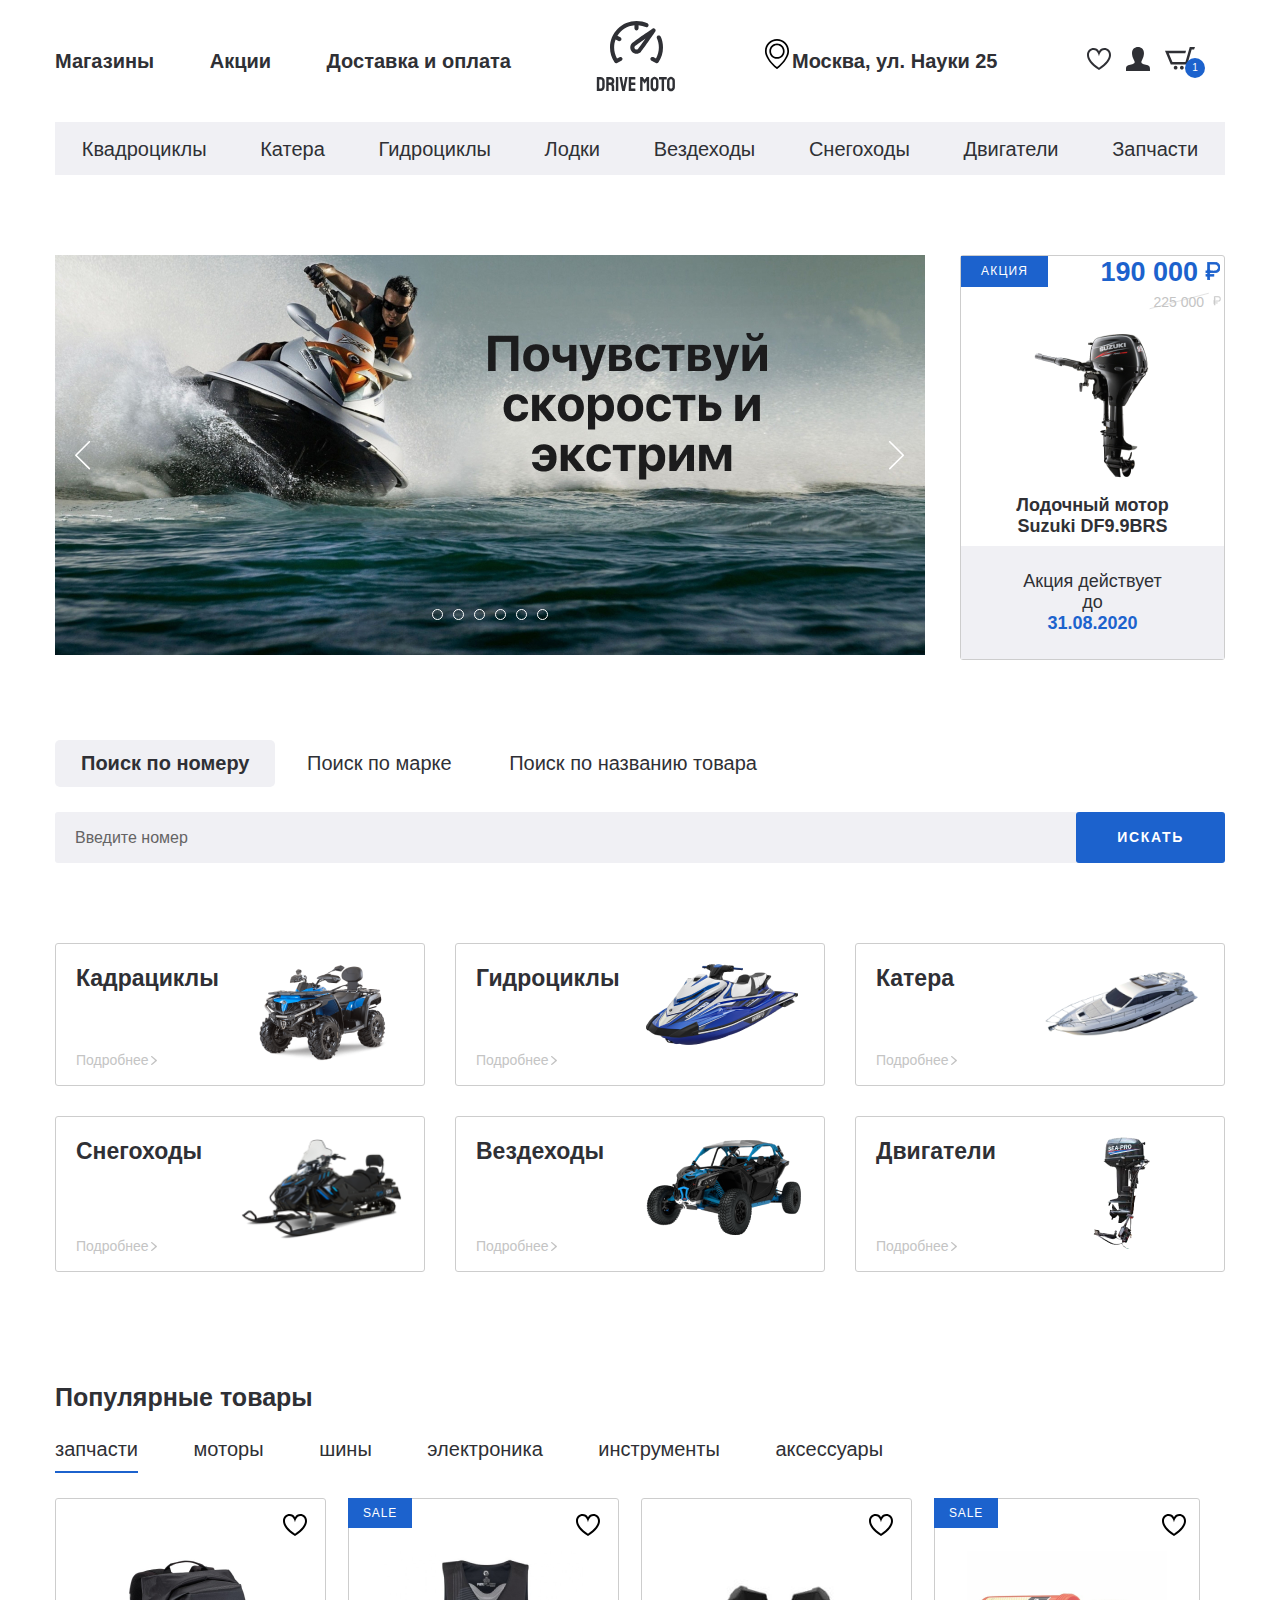
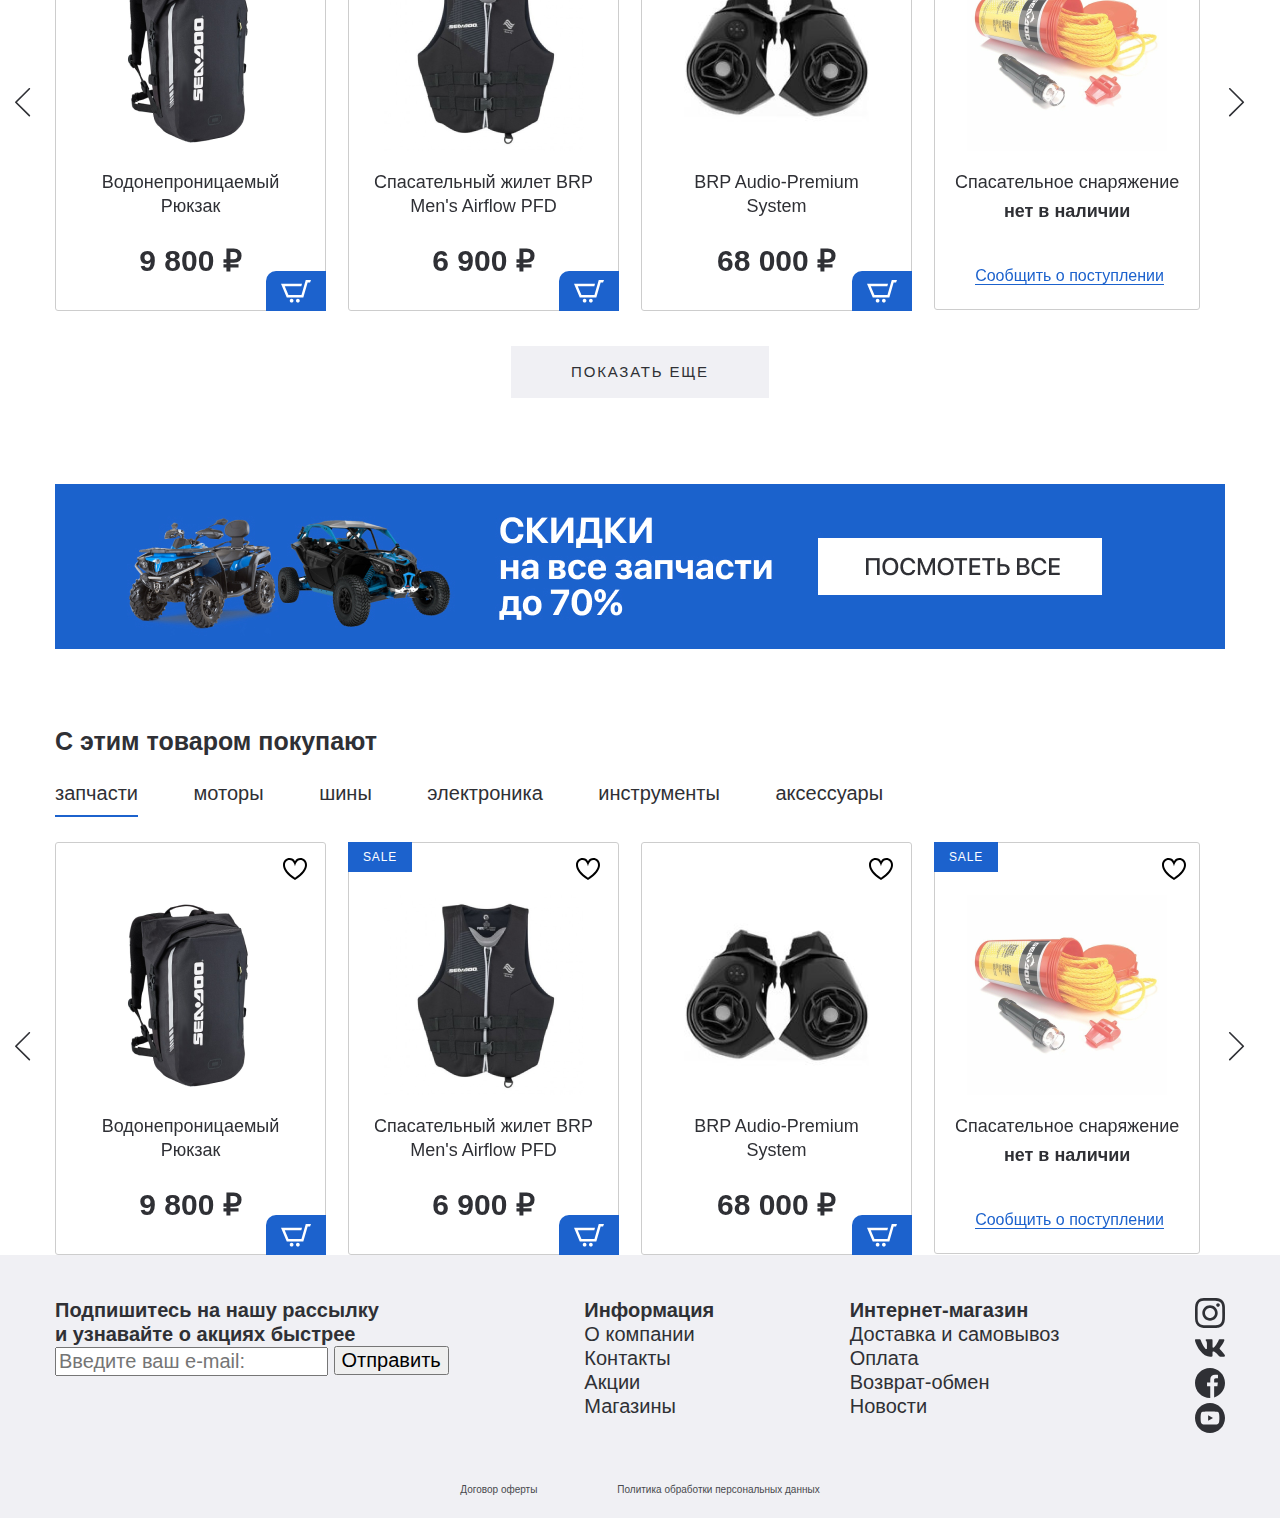
==== commit 59aa8d48: "footer" ====
--- a/index.html
+++ b/index.html
@@ -804,9 +804,632 @@
             </div>
           </div>
         </div>
+        <div class="product__more">
+          <a class="product__more-link" href="">Показать еще</a>
+        </div>
       </div>
     </div>
   </section>
+  <!-- Конец секции Products(Слайдеры) -->
+  <div class="banner">
+    <div class="container">
+      <a class="banner__link" href="##">
+        <img src="images/banner.jpg" alt="">
+      </a>
+    </div>
+  </div>
+
+
+
+  <section class="product-popular">
+
+    <div class="container">
+      <div class="products-inner">
+        <h3 class="product__title">
+          С этим товаром покупают
+        </h3>
+        <div class="tabs-wrapper">
+          <div class="tabs products__tabs">
+            <a class="tab products__tab tab--active " href="#popular-tab-1">запчасти</a>
+            <a class="tab products__tab" href="#popular-tab-2">моторы</a>
+            <a class="tab products__tab" href="#popular-tab-3">шины</a>
+            <a class="tab products__tab" href="#popular-tab-4">электроника</a>
+            <a class="tab products__tab" href="#popular-tab-5">инструменты</a>
+            <a class="tab products__tab" href="#popular-tab-6">аксессуары</a>
+
+          </div>
+          <div class="tab-container products__container ">
+
+            <div id="popular-tab-1" class="tabs-content products__content tabs-content--active">
+              <div class="product-slider">
+                <div class="product-slider__item">
+                  <div class="product-item__wrapper ">
+                    <button class="product-item__favorite">
+                    </button>
+
+                    <a href="##
+                  " class="product-item__notify-link">
+                      <span> Сообщить о поступлении </span>
+                    </a>
+                    <a class="product-item" href="##">
+                      <p class="product-item__hover-text">посмотреть товар</p>
+
+                      <img class="product-item__img" src="images/products/backpack.png" alt="backpack">
+                      <h4 class="product-item__title">
+                        Водонепроницаемый
+                        Рюкзак
+                      </h4>
+                      <p class="product-item__price">
+                        9 800 ₽
+                      </p>
+                      <p href="" class="product-item__notify-text">
+                        нет в наличии
+                      </p>
+                      <!-- /.product__item__notify нет товара, сообщить о наличии -->
+                    </a>
+                    <button class="product-item__basket">
+                      <img src="images/products/basket-white.svg" alt="basket">
+                    </button>
+                  </div>
+
+                </div>
+                <div class="product-slider__item">
+                  <div class="product-item__wrapper">
+                    <button class="product-item__favorite">
+                    </button>
+
+                    <a href="##
+                  " class="product-item__notify-link">
+                      <span> Сообщить о поступлении </span>
+                    </a>
+
+                    <a class="product-item product-item--sale" href="##">
+                      <p class="product-item__hover-text">посмотреть товар</p>
+
+                      <img class="product-item__img" src="images/products/Airflow.png" alt="backpack">
+                      <h4 class="product-item__title">
+                        Спасательный жилет BRP Men's Airflow PFD
+
+                      </h4>
+                      <p class="product-item__price">
+                        6 900 ₽
+                      </p>
+                      <p href="" class="product-item__notify-text">
+                        нет в наличии
+                      </p>
+                      <!-- /.product__item__notify нет товара, сообщить о наличии -->
+                    </a>
+                    <button class="product-item__basket">
+                      <img src="images/products/basket-white.svg" alt="basket">
+                    </button>
+                  </div>
+
+                </div>
+                <div class="product-slider__item">
+                  <div class="product-item__wrapper ">
+                    <button class="product-item__favorite">
+                    </button>
+
+                    <a href="##
+                  " class="product-item__notify-link">
+                      <span> Сообщить о поступлении </span>
+                    </a>
+
+                    <a class="product-item " href="##">
+                      <p class="product-item__hover-text">посмотреть товар</p>
+
+                      <img class="product-item__img" src="images/products/AUX-system.png" alt="backpack">
+                      <h4 class="product-item__title">
+                        BRP Audio-Premium System
+                      </h4>
+                      <p class="product-item__price">
+                        68 000 ₽
+                      </p>
+                      <p href="" class="product-item__notify-text">
+                        нет в наличии
+                      </p>
+                      <!-- /.product__item__notify нет товара, сообщить о наличии -->
+                    </a>
+                    <button class="product-item__basket">
+                      <img src="images/products/basket-white.svg" alt="basket">
+                    </button>
+                  </div>
+
+                </div>
+                <div class="product-slider__item">
+                  <div class="product-item__wrapper product-item__not-available">
+                    <button class="product-item__favorite">
+                    </button>
+
+                    <a href="##
+                  " class="product-item__notify-link">
+                      <span> Сообщить о поступлении </span>
+                    </a>
+
+                    <a class="product-item product-item--sale" href="##">
+                      <p class="product-item__hover-text">посмотреть товар</p>
+
+                      <img class="product-item__img" src="images/products/rescue-pakage.png" alt="backpack">
+                      <h4 class="product-item__title">
+                        Спасательное
+                        снаряжение
+                      </h4>
+                      <p class="product-item__price">
+                        9 800 ₽
+                      </p>
+                      <p href="" class="product-item__notify-text">
+                        нет в наличии
+                      </p>
+                      <!-- /.product__item__notify нет товара, сообщить о наличии -->
+                    </a>
+                    <button class="product-item__basket">
+                      <img src="images/products/basket-white.svg" alt="basket">
+                    </button>
+                  </div>
+
+                </div>
+                <div class="product-slider__item">
+                  <div class="product-item__wrapper product-item__not-available">
+                    <button class="product-item__favorite">
+                    </button>
+
+                    <a href="##
+                  " class="product-item__notify-link">
+                      <span> Сообщить о поступлении </span>
+                    </a>
+
+                    <a class="product-item product-item--sale" href="##">
+                      <p class="product-item__hover-text">посмотреть товар</p>
+
+                      <img class="product-item__img" src="images/products/backpack.png" alt="backpack">
+                      <h4 class="product-item__title">
+                        Водонепроницаемый
+                        Рюкзак
+                      </h4>
+                      <p class="product-item__price">
+                        9 800 ₽
+                      </p>
+                      <p href="" class="product-item__notify-text">
+                        нет в наличии
+                      </p>
+                      <!-- /.product__item__notify нет товара, сообщить о наличии -->
+                    </a>
+                    <button class="product-item__basket">
+                      <img src="images/products/basket-white.svg" alt="basket">
+                    </button>
+                  </div>
+
+                </div>
+                <div class="product-slider__item">
+                  <div class="product-item__wrapper product-item__not-available">
+                    <button class="product-item__favorite">
+                    </button>
+
+                    <a href="##
+                  " class="product-item__notify-link">
+                      <span> Сообщить о поступлении </span>
+                    </a>
+
+                    <a class="product-item product-item--sale" href="##">
+                      <p class="product-item__hover-text">посмотреть товар</p>
+
+                      <img class="product-item__img" src="images/products/backpack.png" alt="backpack">
+                      <h4 class="product-item__title">
+                        Водонепроницаемый
+                        Рюкзак
+                      </h4>
+                      <p class="product-item__price">
+                        9 800 ₽
+                      </p>
+                      <p href="" class="product-item__notify-text">
+                        нет в наличии
+                      </p>
+                      <!-- /.product__item__notify нет товара, сообщить о наличии -->
+                    </a>
+                    <button class="product-item__basket">
+                      <img src="images/products/basket-white.svg" alt="basket">
+                    </button>
+                  </div>
+
+                </div>
+                <div class="product-slider__item">
+                  <div class="product-item__wrapper product-item__not-available">
+                    <button class="product-item__favorite">
+                    </button>
+
+                    <a href="##
+                  " class="product-item__notify-link">
+                      <span> Сообщить о поступлении </span>
+                    </a>
+
+                    <a class="product-item product-item--sale" href="##">
+                      <p class="product-item__hover-text">посмотреть товар</p>
+
+                      <img class="product-item__img" src="images/products/backpack.png" alt="backpack">
+                      <h4 class="product-item__title">
+                        Водонепроницаемый
+                        Рюкзак
+                      </h4>
+                      <p class="product-item__price">
+                        9 800 ₽
+                      </p>
+                      <p href="" class="product-item__notify-text">
+                        нет в наличии
+                      </p>
+                      <!-- /.product__item__notify нет товара, сообщить о наличии -->
+                    </a>
+                    <button class="product-item__basket">
+                      <img src="images/products/basket-white.svg" alt="basket">
+                    </button>
+                  </div>
+
+                </div>
+              </div>
+            </div>
+            <div id="popular-tab-2" class="tabs-content products__content">
+              <div class="product-slider">
+                <div class="product-slider__item">
+                  <div class="product-item__wrapper ">
+                    <button class="product-item__favorite">
+                    </button>
+
+                    <a href="##
+                  " class="product-item__notify-link">
+                      <span> Сообщить о поступлении </span>
+                    </a>
+                    <a class="product-item" href="##">
+                      <p class="product-item__hover-text">посмотреть товар</p>
+
+                      <img class="product-item__img" src="images/products/backpack.png" alt="backpack">
+                      <h4 class="product-item__title">
+                        Водонепроницаемый
+                        Рюкзак
+                      </h4>
+                      <p class="product-item__price">
+                        9 800 ₽
+                      </p>
+                      <p href="" class="product-item__notify-text">
+                        нет в наличии
+                      </p>
+                      <!-- /.product__item__notify нет товара, сообщить о наличии -->
+                    </a>
+                    <button class="product-item__basket">
+                      <img src="images/products/basket-white.svg" alt="basket">
+                    </button>
+                  </div>
+
+                </div>
+                <div class="product-slider__item">
+                  <div class="product-item__wrapper">
+                    <button class="product-item__favorite">
+                    </button>
+
+                    <a href="##
+                  " class="product-item__notify-link">
+                      <span> Сообщить о поступлении </span>
+                    </a>
+
+                    <a class="product-item product-item--sale" href="##">
+                      <p class="product-item__hover-text">посмотреть товар</p>
+
+                      <img class="product-item__img" src="images/products/Airflow.png" alt="backpack">
+                      <h4 class="product-item__title">
+                        Спасательный жилет BRP Men's Airflow PFD
+
+                      </h4>
+                      <p class="product-item__price">
+                        6 900 ₽
+                      </p>
+                      <p href="" class="product-item__notify-text">
+                        нет в наличии
+                      </p>
+                      <!-- /.product__item__notify нет товара, сообщить о наличии -->
+                    </a>
+                    <button class="product-item__basket">
+                      <img src="images/products/basket-white.svg" alt="basket">
+                    </button>
+                  </div>
+
+                </div>
+                <div class="product-slider__item">
+                  <div class="product-item__wrapper ">
+                    <button class="product-item__favorite">
+                    </button>
+
+                    <a href="##
+                  " class="product-item__notify-link">
+                      <span> Сообщить о поступлении </span>
+                    </a>
+
+                    <a class="product-item " href="##">
+                      <p class="product-item__hover-text">посмотреть товар</p>
+
+                      <img class="product-item__img" src="images/products/AUX-system.png" alt="backpack">
+                      <h4 class="product-item__title">
+                        BRP Audio-Premium System
+                      </h4>
+                      <p class="product-item__price">
+                        68 000 ₽
+                      </p>
+                      <p href="" class="product-item__notify-text">
+                        нет в наличии
+                      </p>
+                      <!-- /.product__item__notify нет товара, сообщить о наличии -->
+                    </a>
+                    <button class="product-item__basket">
+                      <img src="images/products/basket-white.svg" alt="basket">
+                    </button>
+                  </div>
+
+                </div>
+                <div class="product-slider__item">
+                  <div class="product-item__wrapper product-item__not-available">
+                    <button class="product-item__favorite">
+                    </button>
+
+                    <a href="##
+                  " class="product-item__notify-link">
+                      <span> Сообщить о поступлении </span>
+                    </a>
+
+                    <a class="product-item product-item--sale" href="##">
+                      <p class="product-item__hover-text">посмотреть товар</p>
+
+                      <img class="product-item__img" src="images/products/rescue-pakage.png" alt="backpack">
+                      <h4 class="product-item__title">
+                        Спасательное
+                        снаряжение
+                      </h4>
+                      <p class="product-item__price">
+                        9 800 ₽
+                      </p>
+                      <p href="" class="product-item__notify-text">
+                        нет в наличии
+                      </p>
+                      <!-- /.product__item__notify нет товара, сообщить о наличии -->
+                    </a>
+                    <button class="product-item__basket">
+                      <img src="images/products/basket-white.svg" alt="basket">
+                    </button>
+                  </div>
+
+                </div>
+                <div class="product-slider__item">
+                  <div class="product-item__wrapper product-item__not-available">
+                    <button class="product-item__favorite">
+                    </button>
+
+                    <a href="##
+                  " class="product-item__notify-link">
+                      <span> Сообщить о поступлении </span>
+                    </a>
+
+                    <a class="product-item product-item--sale" href="##">
+                      <p class="product-item__hover-text">посмотреть товар</p>
+
+                      <img class="product-item__img" src="images/products/backpack.png" alt="backpack">
+                      <h4 class="product-item__title">
+                        Водонепроницаемый
+                        Рюкзак
+                      </h4>
+                      <p class="product-item__price">
+                        9 800 ₽
+                      </p>
+                      <p href="" class="product-item__notify-text">
+                        нет в наличии
+                      </p>
+                      <!-- /.product__item__notify нет товара, сообщить о наличии -->
+                    </a>
+                    <button class="product-item__basket">
+                      <img src="images/products/basket-white.svg" alt="basket">
+                    </button>
+                  </div>
+
+                </div>
+                <div class="product-slider__item">
+                  <div class="product-item__wrapper product-item__not-available">
+                    <button class="product-item__favorite">
+                    </button>
+
+                    <a href="##
+                  " class="product-item__notify-link">
+                      <span> Сообщить о поступлении </span>
+                    </a>
+
+                    <a class="product-item product-item--sale" href="##">
+                      <p class="product-item__hover-text">посмотреть товар</p>
+
+                      <img class="product-item__img" src="images/products/backpack.png" alt="backpack">
+                      <h4 class="product-item__title">
+                        Водонепроницаемый
+                        Рюкзак
+                      </h4>
+                      <p class="product-item__price">
+                        9 800 ₽
+                      </p>
+                      <p href="" class="product-item__notify-text">
+                        нет в наличии
+                      </p>
+                      <!-- /.product__item__notify нет товара, сообщить о наличии -->
+                    </a>
+                    <button class="product-item__basket">
+                      <img src="images/products/basket-white.svg" alt="basket">
+                    </button>
+                  </div>
+
+                </div>
+                <div class="product-slider__item">
+                  <div class="product-item__wrapper product-item__not-available">
+                    <button class="product-item__favorite">
+                    </button>
+
+                    <a href="##" class="product-item__notify-link">
+                      <span> Сообщить о поступлении </span>
+                    </a>
+
+                    <a class="product-item product-item--sale" href="##">
+                      <p class="product-item__hover-text">посмотреть товар</p>
+
+                      <img class="product-item__img" src="images/products/backpack.png" alt="backpack">
+                      <h4 class="product-item__title">
+                        Водонепроницаемый
+                        Рюкзак
+                      </h4>
+                      <p class="product-item__price">
+                        9 800 ₽
+                      </p>
+                      <p href="" class="product-item__notify-text">
+                        нет в наличии
+                      </p>
+                      <!-- /.product__item__notify нет товара, сообщить о наличии -->
+                    </a>
+                    <button class="product-item__basket">
+                      <img src="images/products/basket-white.svg" alt="basket">
+                    </button>
+                  </div>
+
+                </div>
+              </div>
+            </div>
+
+            <div id="popular-tab-3" class="tabs-content products__content">
+              slider-3
+            </div>
+
+            <div id="popular-tab-4" class="tabs-content products__content">
+              slider-4
+            </div>
+
+            <div id="popular-tab-5" class="tabs-content products__content">
+              slider-5
+            </div>
+
+            <div id="popular-tab-6" class="tabs-content products__content">
+              slider-6
+            </div>
+          </div>
+        </div>
+      </div>
+    </div>
+  </section>
+
+  <footer class="footer">
+    <div class="container">
+      <div class="footer__top">
+        <div class="footer__top-inner">
+          <div class="footer__top-item">
+            <h6 class="footer__top-title">
+              Подпишитесь на нашу рассылку <br>
+              и узнавайте о акцияx быстрее
+            </h6>
+            <form class="footer-form">
+              <input class="footer-form__input" type="text" placeholder="Введите ваш e-mail:">
+              <button type="submit">Отправить</button>
+            </form>
+          </div>
+          <div class="footer__top-item">
+            <h6 class="footer__top-title">
+              Информация
+            </h6>
+            <ul class="footer-list">
+              <li class="footer-list__item">
+                <a href="#">
+                  О компании
+                </a>
+              </li>
+              <!-- /.footer-list__item -->
+              <li class="footer-list__item">
+                <a href="#">
+                  Контакты
+                </a>
+              </li>
+              <!-- /.footer-list__item -->
+              <li class="footer-list__item">
+                <a href="#">
+                  Акции
+                </a>
+              </li>
+              <!-- /.footer-list__item -->
+              <li class="footer-list__item">
+                <a href="#">
+                  Магазины
+                </a>
+              </li>
+              <!-- /.footer-list__item -->
+            </ul>
+            <!-- /.footer-list -->
+
+          </div>
+          <div class="footer__top-item">
+            <h6 class="footer__top-title">
+              Интернет-магазин
+            </h6>
+            <ul class="footer-list">
+              <li class="footer-list__item">
+                <a href="#">
+                  Доставка и самовывоз
+                </a>
+              </li>
+              <!-- /.footer-list__item -->
+              <li class="footer-list__item">
+                <a href="#">
+                  Оплата
+                </a>
+              </li>
+              <!-- /.footer-list__item -->
+              <li class="footer-list__item">
+                <a href="#">
+                  Возврат-обмен
+                </a>
+              </li>
+              <!-- /.footer-list__item -->
+              <li class="footer-list__item">
+                <a href="#">
+                  Новости
+                </a>
+              </li>
+              <!-- /.footer-list__item -->
+            </ul>
+          </div>
+          <div class="footer__top-item">
+            <ul class="social-list">
+              <li class="social-list__item">
+                <a href="#">
+                  <img src="images/social/insta.svg" alt="">
+                </a>
+              </li>
+              <li class="social-list__item">
+                <a href="#">
+                  <img src="images/social/vk.svg" alt="">
+                </a>
+              </li>
+              <li class="social-list__item">
+                <a href="#">
+                  <img src="images/social/fb.svg" alt=""></a>
+              </li>
+              <li class="social-list__item">
+                <a href="#">
+                  <img src="images/social/youtube.svg" alt="">
+                </a>
+              </li>
+            </ul>
+          </div>
+        </div>
+      </div>
+      <!-- /.footer__top -->
+      <div class="footer__bottom">
+        <a class="footer__bottom-link" href="">
+          Договор оферты
+        </a>
+        <a class="footer__bottom-link" href="">
+          Политика обработки персональных данных
+        </a>
+      </div>
+      <!-- /.footer__bottom -->
+    </div>
+    <!-- /.container -->
+  </footer>
+
   <script src="js/jquery-3.5.1.min.js"></script>
   <script src="js/slick.min.js"></script>
   <script src="js/main.js"></script>
--- a/css/style.css
+++ b/css/style.css
@@ -248,7 +248,7 @@
   cursor: pointer;
 }
 
-.slick-active button {
+.slick-active li button {
   background-color: #fff;
 }
 
@@ -562,7 +562,10 @@
   background: #1C62CD;
   border-radius: 10px 0px 0px 0px;
   cursor: pointer;
-  padding-top: 7px;
+  display: flex;
+  justify-content: center;
+  align-items: center;
+  z-index: 10;
 }
 
 .product-item__hover-text {
@@ -680,3 +683,78 @@
 .products__tab.tab--active {
   border-bottom: 2px solid #1C62CD;
 }
+
+.product-slider__slider-btn {
+  position: absolute;
+  top: 50%;
+  transform: translateY(-50%);
+  background: transparent;
+  border: none;
+  margin: 0;
+  padding: 0;
+  z-index: 5;
+  cursor: pointer;
+}
+
+.product-slider__slider-btnPrev {
+  right: -20px;
+}
+
+.product-slider__slider-btnNext {
+  left: -40px;
+}
+
+.slick-slide img {
+  display: inline;
+}
+
+.product {
+  margin-bottom: 80px;
+}
+
+.product__more {
+  text-align: center;
+  margin: 35px 0 0;
+}
+
+.product__more-link {
+  display: inline-block;
+  font-size: 15px;
+  line-height: 18px;
+  letter-spacing: 0.12em;
+  text-transform: uppercase;
+  color: #2F3035;
+  background: #F0F0F4;
+  padding: 17px 60px;
+}
+
+.banner {
+  margin-top: 86px;
+  margin-bottom: 72px;
+}
+
+.footer {
+  background-color: #F0F0F4;
+}
+
+.footer__top {
+  padding-top: 43px;
+}
+
+.footer__top-inner {
+  display: flex;
+  justify-content: space-between;
+}
+
+.footer__bottom {
+  padding: 46px 0 22px;
+  display: flex;
+  justify-content: center;
+}
+
+.footer__bottom-link {
+  font-size: 10px;
+  line-height: 12px;
+  color: #48494D;
+  margin: 0 40px;
+}
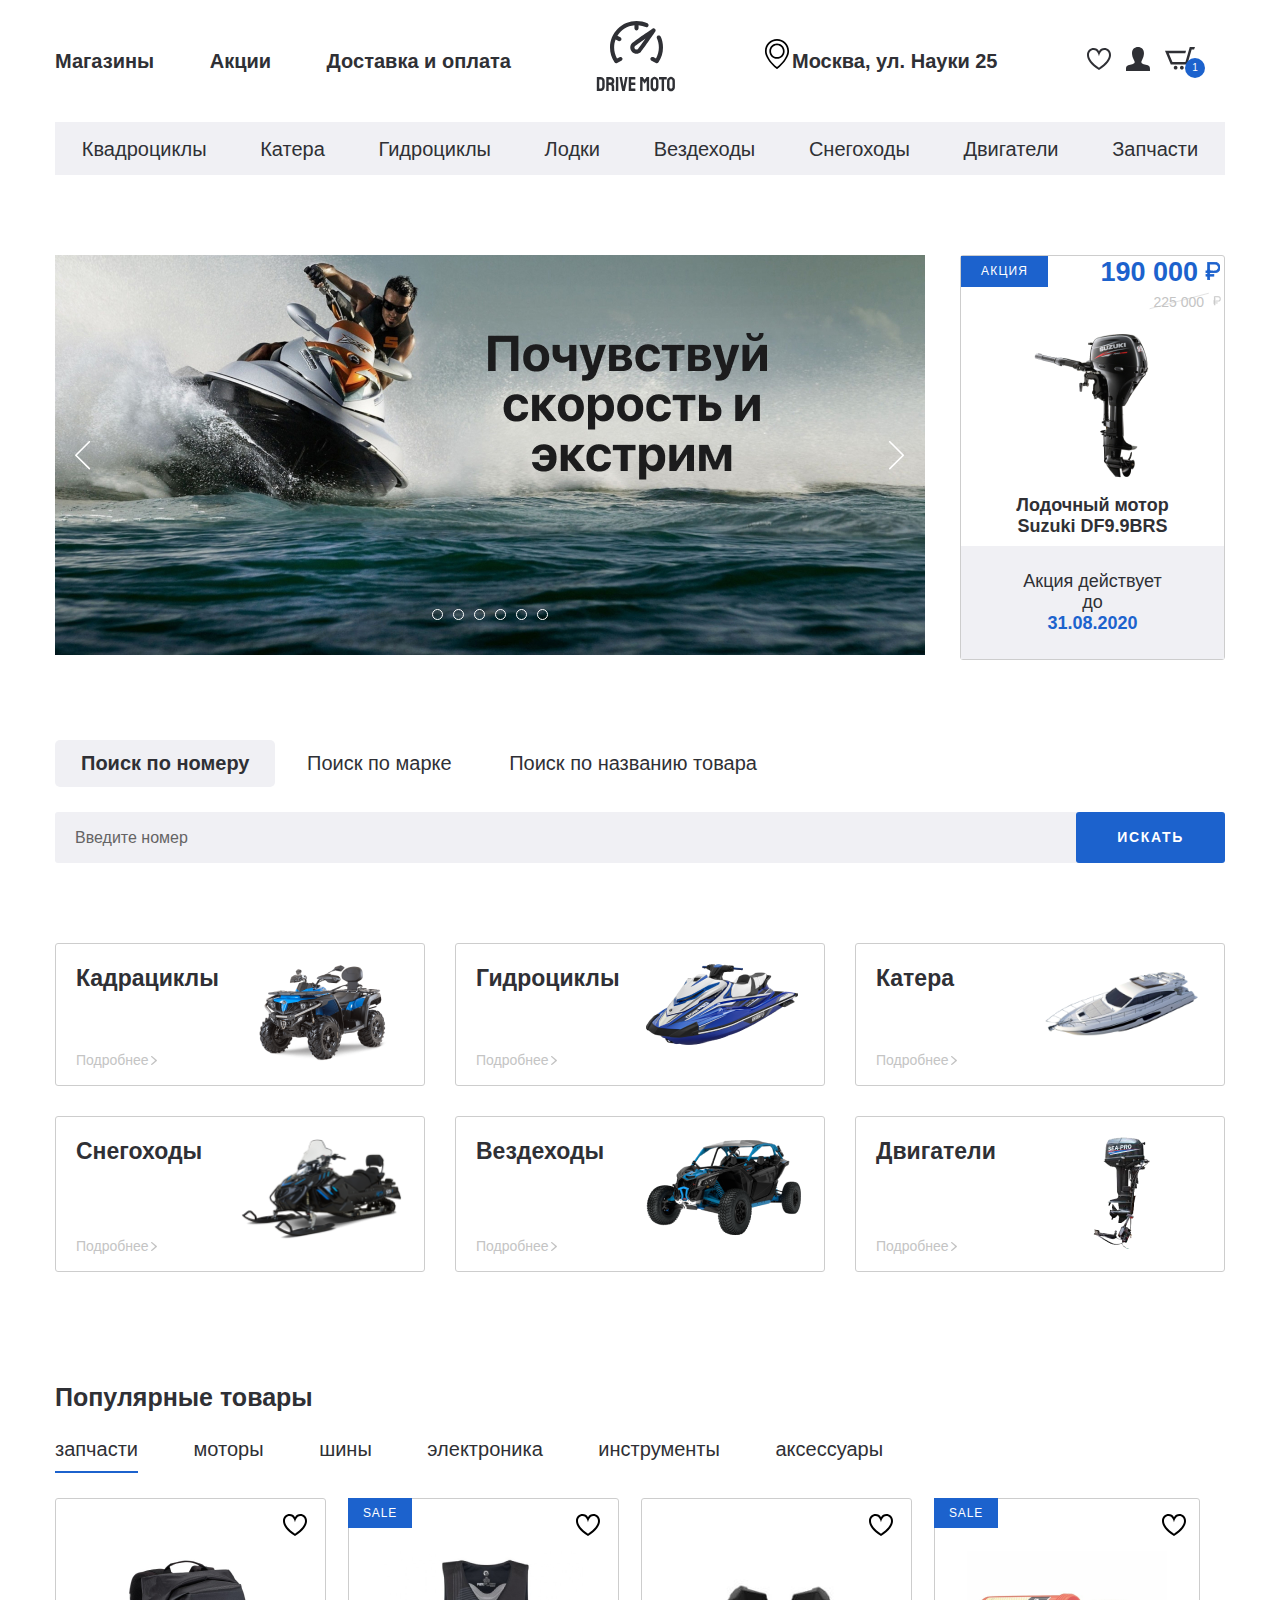
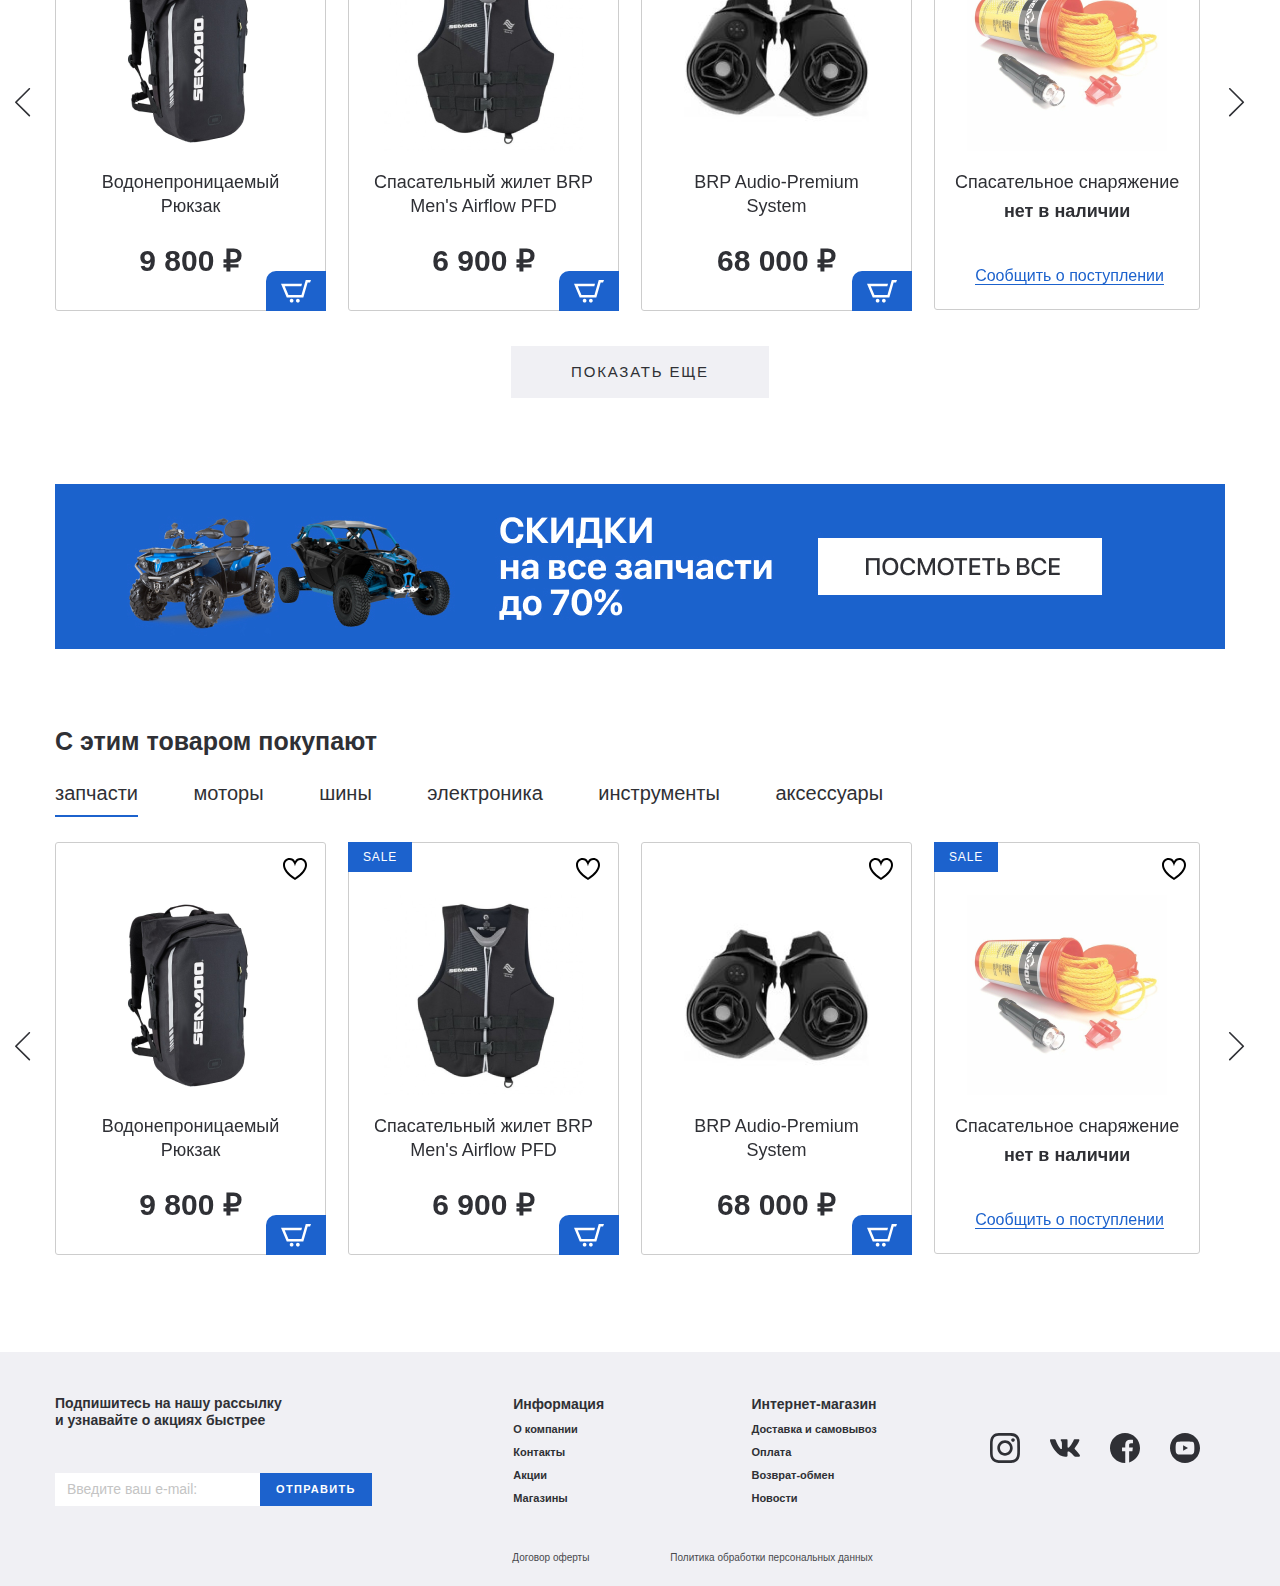
==== commit 82c15fb8: "footer" ====
--- a/index.html
+++ b/index.html
@@ -1317,14 +1317,14 @@
     <div class="container">
       <div class="footer__top">
         <div class="footer__top-inner">
-          <div class="footer__top-item">
+          <div class=" footer__top-newsletter">
             <h6 class="footer__top-title">
               Подпишитесь на нашу рассылку <br>
               и узнавайте о акцияx быстрее
             </h6>
             <form class="footer-form">
               <input class="footer-form__input" type="text" placeholder="Введите ваш e-mail:">
-              <button type="submit">Отправить</button>
+              <button class="footer-form__btn" type="submit">Отправить</button>
             </form>
           </div>
           <div class="footer__top-item">
@@ -1391,7 +1391,7 @@
               <!-- /.footer-list__item -->
             </ul>
           </div>
-          <div class="footer__top-item">
+          <div class="footer__top-social">
             <ul class="social-list">
               <li class="social-list__item">
                 <a href="#">
--- a/css/style.css
+++ b/css/style.css
@@ -739,11 +739,92 @@
 
 .footer__top {
   padding-top: 43px;
+  margin-top: 97px;
 }
 
 .footer__top-inner {
   display: flex;
   justify-content: space-between;
+  align-items: center;
+}
+
+.footer__top-newsletter {
+  margin-right: 160px;
+  min-width: 295px;
+  display: flex;
+  flex-direction: column;
+}
+
+.footer__top-item {
+  width: 200px;
+  margin-right: 50px;
+}
+
+.footer__top-title {
+  font-family: 'SFProDisplay-Semibold', sans-serif;
+  font-weight: 700;
+  font-size: 14px;
+  line-height: 17px;
+  color: #2F3035;
+  margin-bottom: 10px;
+}
+
+.footer-form {
+  margin-top: 34px;
+  display: flex;
+}
+
+.footer-form__input {
+  background-color: #fff;
+  border: none;
+  font-size: 14px;
+  line-height: 17px;
+  padding: 0 12px;
+}
+
+.footer-form__input::placeholder {
+  color: #C4C4C4;
+}
+
+.footer-form__btn {
+  text-transform: uppercase;
+  padding: 10px 16px;
+  border: none;
+  background-color: #1C62CD;
+  color: #fff;
+  font-family: 'SFProDisplay-Bold', sans-serif;
+  font-weight: 600;
+  font-size: 11px;
+  line-height: 13px;
+  letter-spacing: 0.12em;
+}
+
+.footer-list__item {
+  font-size: 14px;
+  line-height: 17px;
+  color: #2F3035;
+  font-family: 'SFProDisplay-Bold', sans-serif;
+  font-weight: 600;
+  font-size: 11px;
+  line-height: 13px;
+}
+
+.footer-list__item:not(:last-child) {
+  margin-bottom: 10px;
+}
+
+.footer__top-social {
+  width: 250px;
+}
+
+.social-list {
+  display: flex;
+  align-items: center;
+}
+
+.social-list__item + .social-list__item {
+  margin-left: 30px;
+  height: 100%;
 }
 
 .footer__bottom {
@@ -756,5 +837,12 @@
   font-size: 10px;
   line-height: 12px;
   color: #48494D;
-  margin: 0 40px;
-}
+}
+
+.footer__bottom-link:first-child {
+  margin-left: 105px;
+}
+
+.footer__bottom-link + .footer__bottom-link {
+  padding-left: 81px;
+}
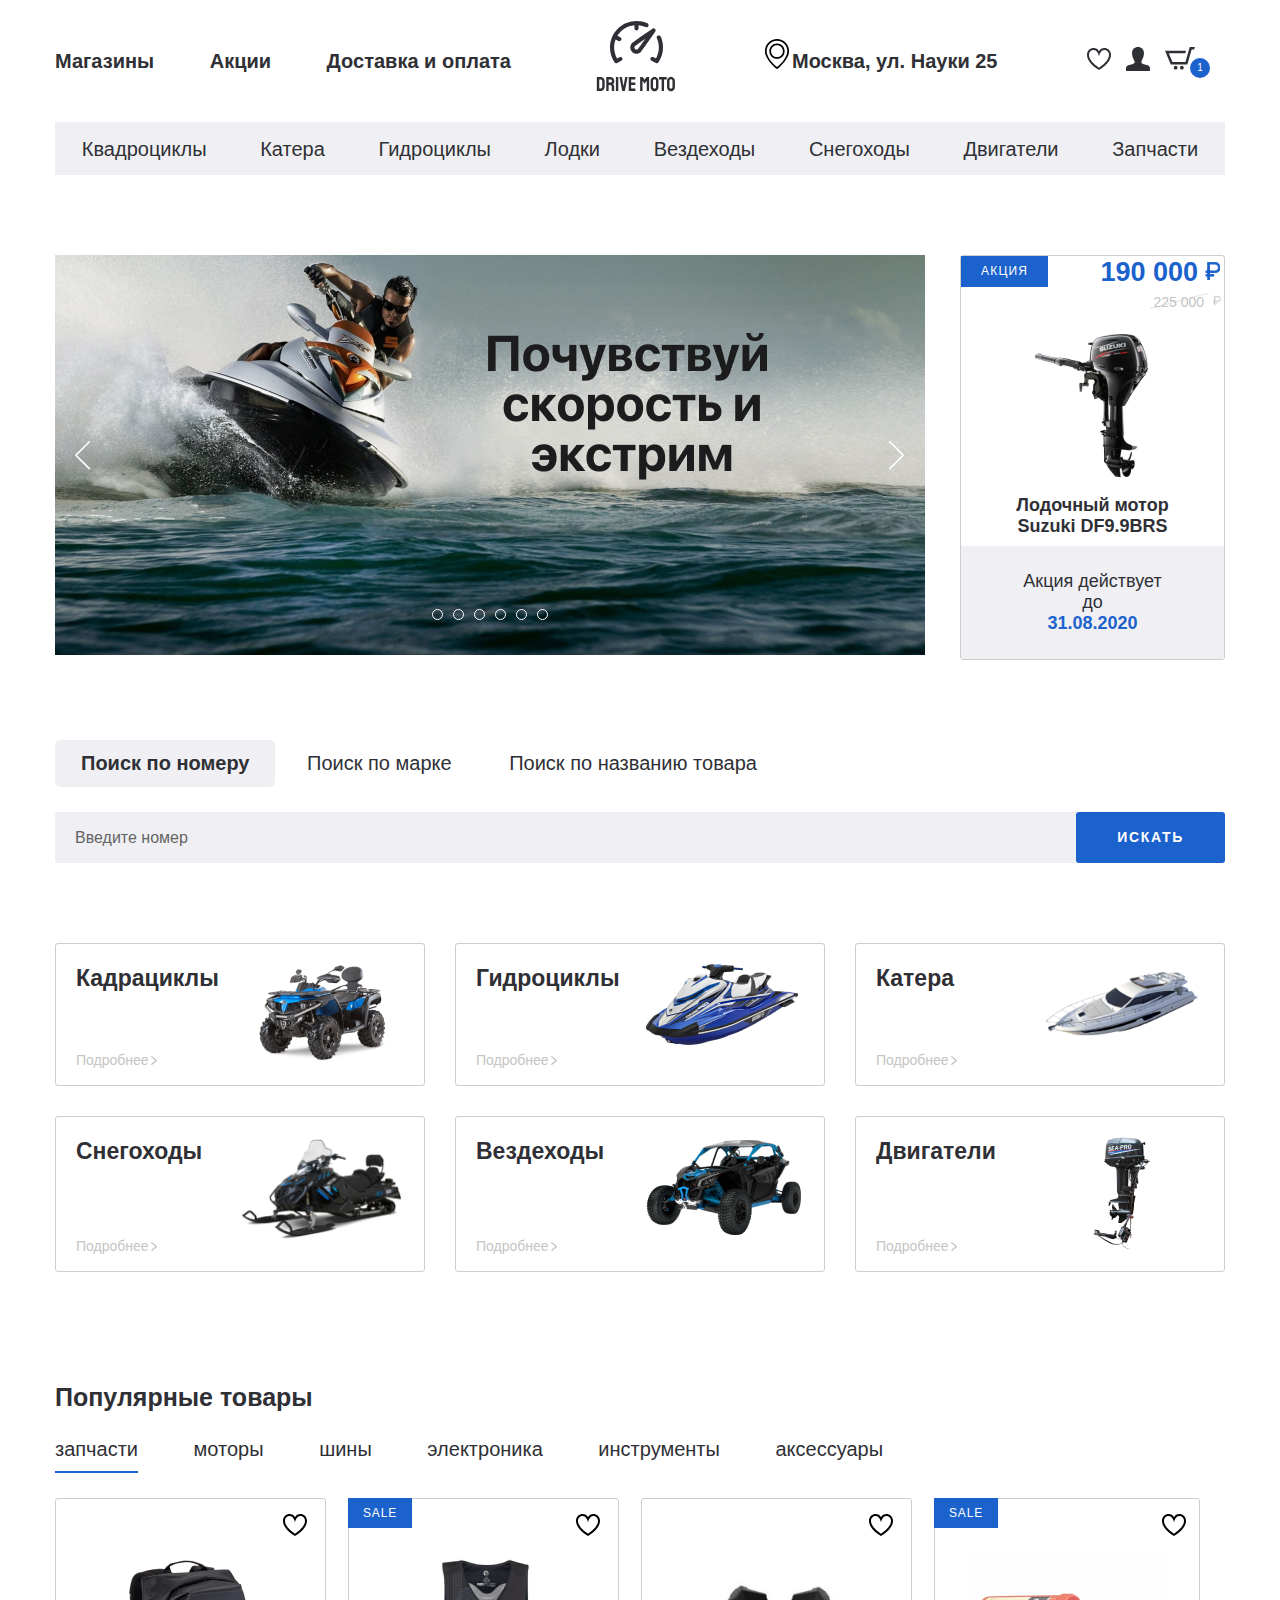
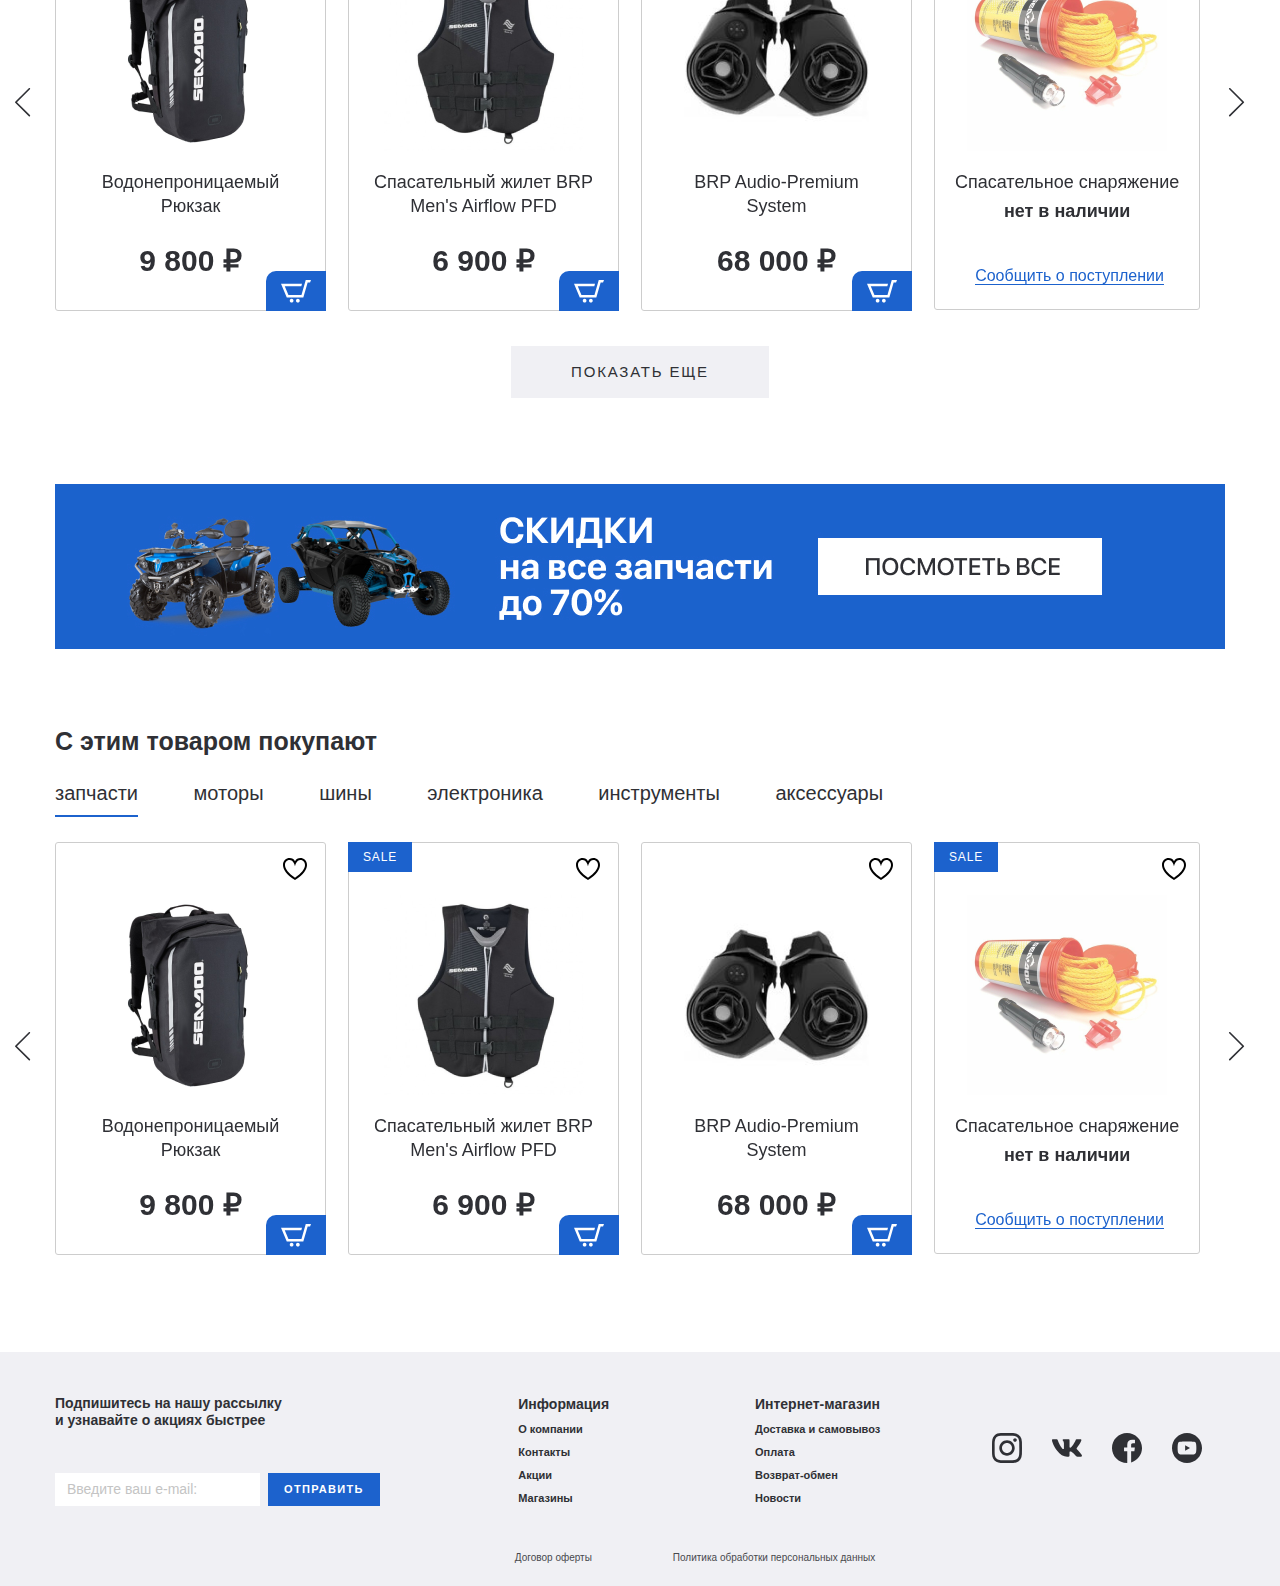
==== commit c019edf7: "aside plagins" ====
--- a/index.html
+++ b/index.html
@@ -8,8 +8,15 @@
   <title>Gidrocikly </title>
 
   <link rel="stylesheet" href="css/normalize.css">
+
+  <link rel="stylesheet" href="css/reset.css">
   <link rel="stylesheet" href="css/slick.css">
-  <link rel="stylesheet" href="css/reset.css">
+  <link rel="stylesheet" href="css/ion.rangeSlider.min.css">
+  <link rel="stylesheet" href="css/jquery.rateyo.min.css">
+  <link rel="stylesheet" href="css/jquery.formstyler.theme.css">
+  <link rel="stylesheet" href="css/jquery.formstyler.css">
+
+
   <link rel="stylesheet" href="css/style.css">
 </head>
 
@@ -1432,6 +1439,9 @@
 
   <script src="js/jquery-3.5.1.min.js"></script>
   <script src="js/slick.min.js"></script>
+  <script src="js/jquery.formstyler.min.js"></script>
+  <script src="js/ion.rangeSlider.min.js"></script>
+  <script src="js/jquery.rateyo.min.js"></script>
   <script src="js/main.js"></script>
 </body>
 
--- a/css/style.css
+++ b/css/style.css
@@ -139,7 +139,7 @@
 .basket__num {
   position: absolute;
   bottom: -3px;
-  right: -10px;
+  right: -15px;
   width: 20px;
   height: 20px;
   background: #1C62CD;
@@ -535,6 +535,7 @@
 
 .product-item__img {
   opacity: 1;
+  max-width: 100%;
 }
 
 .product-item__title {
@@ -840,9 +841,166 @@
 }
 
 .footer__bottom-link:first-child {
-  margin-left: 105px;
+  margin-left: 110px;
 }
 
 .footer__bottom-link + .footer__bottom-link {
   padding-left: 81px;
 }
+
+.breadcrumbs {
+  margin-bottom: 40px;
+}
+
+.breadcrumbs__list-item {
+  display: inline-block;
+  padding-right: 16px;
+  margin-right: 10px;
+  position: relative;
+  font-family: 'SFProDisplay-Regular', sans-serif;
+  font-weight: 400;
+  font-size: 15px;
+  line-height: 18px;
+  color: #C4C4C4;
+}
+
+.breadcrumbs__list-item::after {
+  position: absolute;
+  content: '';
+  right: 0;
+  background-image: url("../images/catalog/arrow.svg");
+  width: 6px;
+  height: 9px;
+  right: 0;
+  bottom: 5px;
+}
+
+.breadcrumbs__list-item:last-child::after {
+  display: none;
+}
+
+.cagalog {
+  margin-bottom: 100px;
+}
+
+.catalog__title {
+  font-family: 'SFProDisplay-Bold', sans-serif;
+  font-weight: 700;
+  font-size: 30px;
+  line-height: 36px;
+  color: #2F3035;
+  margin-bottom: 26px;
+}
+
+.catalog__filter {
+  display: flex;
+  justify-content: space-between;
+  margin-bottom: 50px;
+}
+
+.catalog__filter-items button {
+  font-family: 'SFProDisplay-Regular', sans-serif;
+  font-weight: 400;
+  font-size: 14px;
+  line-height: 17px;
+  opacity: 0.7;
+  border: none;
+  background: #F0F0F4;
+  border-radius: 3px;
+  padding: 6px 23px;
+  cursor: pointer;
+}
+
+button {
+  margin-left: 8px;
+}
+
+.catalog__filter-btn button {
+  background-color: transparent;
+  border: none;
+  cursor: pointer;
+  margin: 0;
+  padding: 0;
+}
+
+.catalog__filter-btn button + .catalog__filter-btn button {
+  margin-left: 10px;
+}
+
+.catalog__inner {
+  display: flex;
+}
+
+.catolog__inner-aside {
+  min-width: 290px;
+  margin-right: 10px;
+}
+
+.catolog__inner-list {
+  display: flex;
+  justify-content: space-between;
+  flex-wrap: wrap;
+}
+
+.catolog__inner-list .product-item__wrapper {
+  margin-bottom: 30px;
+}
+
+.pagination {
+  width: 100%;
+  margin-top: 70px;
+}
+
+.pagination-list {
+  display: flex;
+  justify-content: center;
+}
+
+.pagination-list__item {
+  padding: 6px 12px;
+  border: 2px solid transparent;
+  margin: 0 4px;
+  font-family: 'SFProDisplay-Medium', sans-serif;
+  font-weight: 500;
+  font-size: 18px;
+  line-height: 22px;
+  color: #C4C4C4;
+}
+
+.pagination-list__item.active {
+  border: 2px solid #1C62CD;
+  color: #1C62CD;
+}
+
+.pagination-list__item a {
+  display: block;
+}
+
+.aside-filter__tabs {
+  display: flex;
+  justify-content: space-between;
+}
+
+.aside-filter__tab {
+  font-weight: 400;
+  font-size: 16px;
+  line-height: 19px;
+  letter-spacing: 0.09em;
+  text-transform: uppercase;
+  color: #C4C4C4;
+  width: 50%;
+  transition: 0.3s;
+}
+
+.aside-filter__tab.tab--active {
+  font-family: 'SFProDisplay-Semibold', sans-serif;
+  font-weight: 700;
+  color: #2F3035;
+  transition: 0.3s;
+}
+
+.aside-filter__tab.tab--active span {
+  display: inline-block;
+  border-bottom: 2px solid #1C62CD;
+  padding-bottom: 7px;
+}
